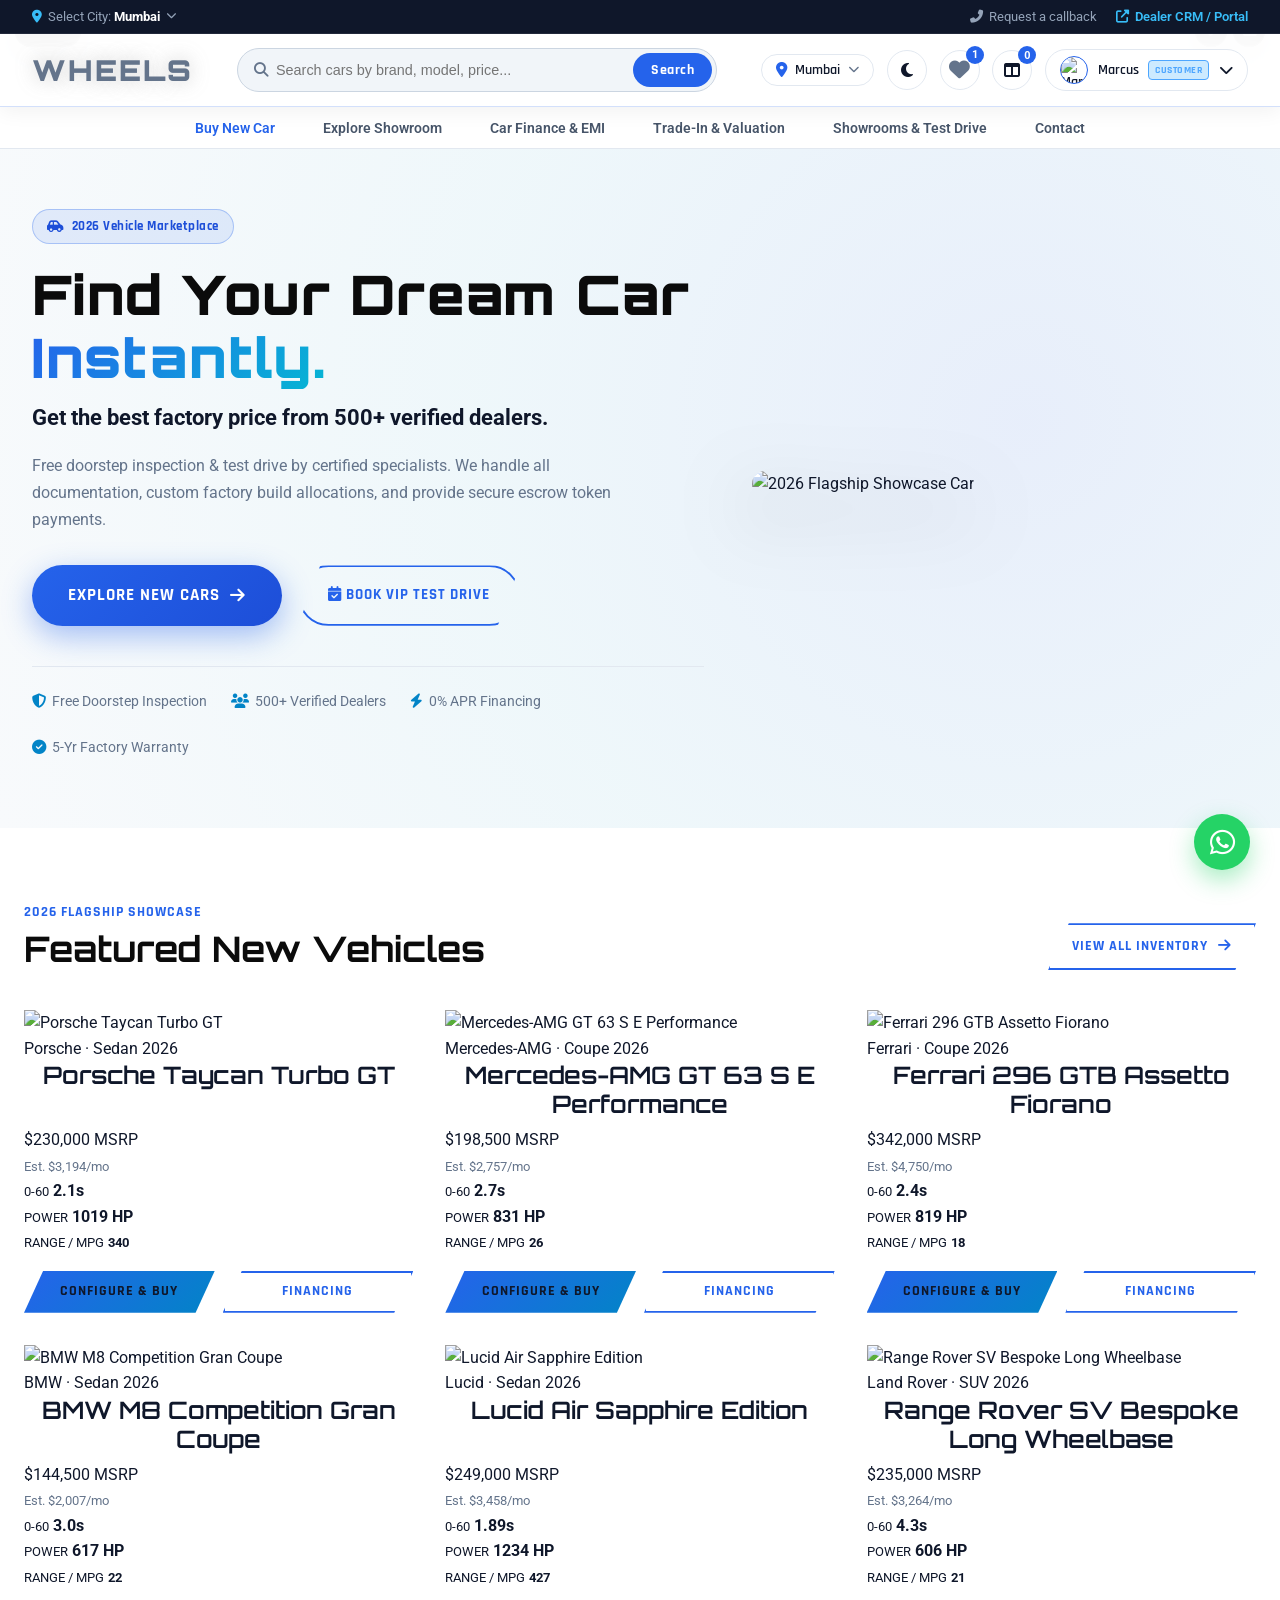
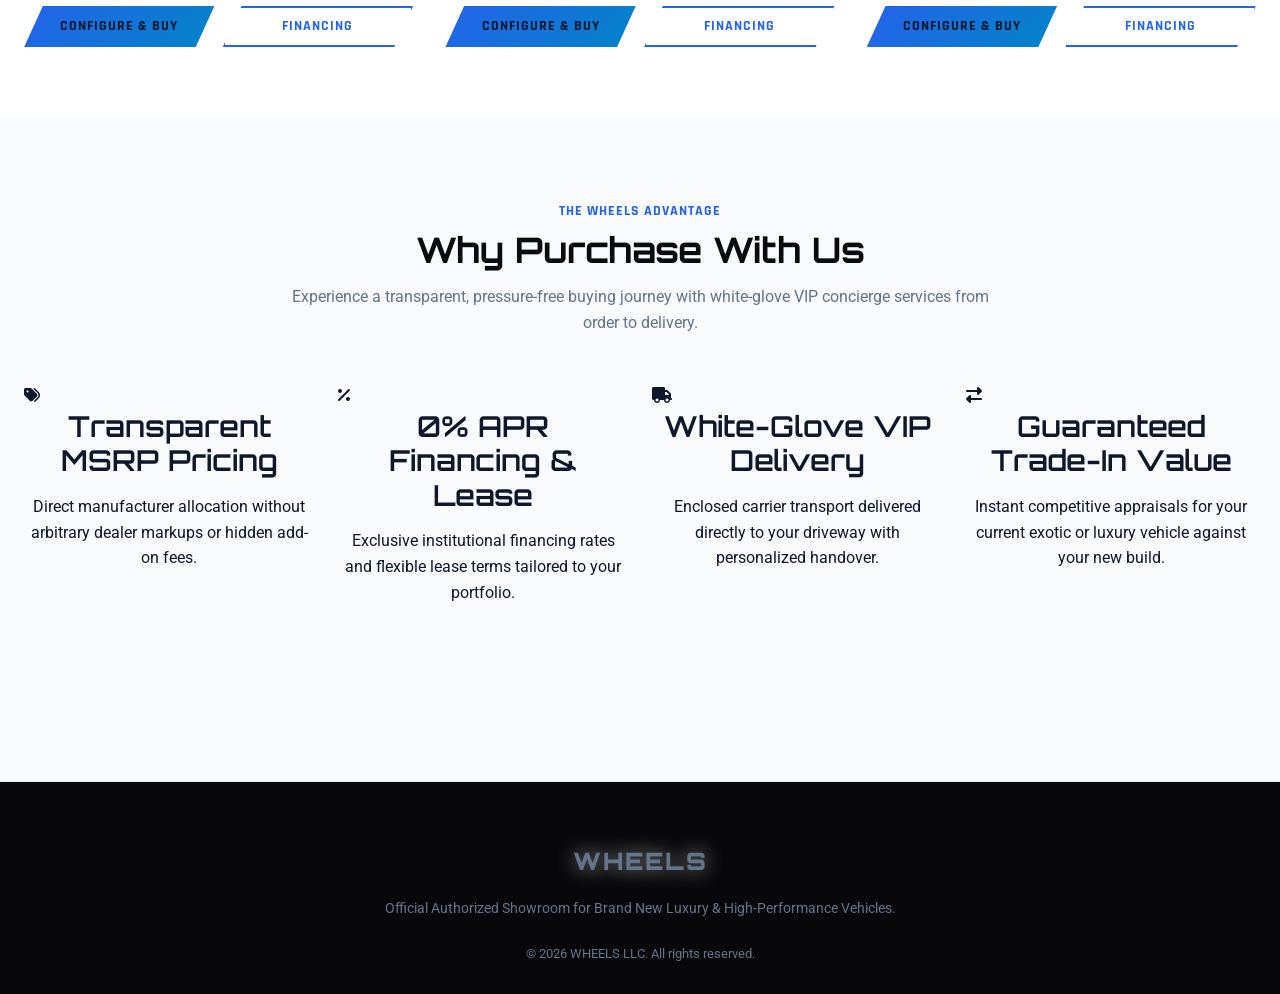
==== index.html @ 49829bff "first commit" ====
<!DOCTYPE html>
<html lang="en">

<head>
    <meta charset="UTF-8">
    <meta name="viewport" content="width=device-width, initial-scale=1.0">
    <title>WHEELS - 2026 Premier Vehicle Marketplace</title>
    <link rel="stylesheet" href="css/style.css">
    <link rel="stylesheet" href="https://cdnjs.cloudflare.com/ajax/libs/font-awesome/6.4.0/css/all.min.css">
    <link rel="icon" type="image/x-icon"
        href="data:image/svg+xml,<svg xmlns='http://www.w3.org/2000/svg' viewBox='0 0 100 100'><text y='.9em' font-size='90'>🚗</text></svg>">
</head>

<body>
    <!-- TOP UTILITY BAR -->
    <div class="top-utility-bar">
        <div class="utility-container">
            <div class="utility-left">
                <a href="javascript:void(0)" class="utility-link trigger-city-modal" title="Change Location">
                    <i class="fas fa-map-marker-alt" style="color: #38bdf8;"></i>
                    <span>Select City: <strong id="topbar-city" style="color: #ffffff;">Mumbai</strong></span>
                    <i class="fas fa-chevron-down" style="font-size: 0.65rem;"></i>
                </a>
            </div>
            <div class="utility-right">
                <a href="contact.html" class="utility-link">
                    <i class="fas fa-phone-alt"></i> Request a callback
                </a>
                <a href="dashboard.html" class="utility-link highlight">
                    <i class="fas fa-external-link-alt"></i> Dealer CRM / Portal
                </a>
            </div>
        </div>
    </div>

    <!-- MAIN NAVBAR -->
    <nav class="navbar">
        <div class="navbar-container">
            <!-- Brand Logo -->
            <a href="index.html" class="logo">WHEELS</a>

            <!-- Center Search Bar -->
            <div class="nav-center-search">
                <i class="fas fa-search" style="color: var(--accent); font-size: 0.9rem;"></i>
                <input type="text" id="top-nav-search-input" placeholder="Search cars by brand, model, price...">
                <button type="button" class="nav-search-btn" id="top-nav-search-btn">Search</button>
            </div>

            <!-- Right Nav Icons / Auth -->
            <div class="nav-icons">
                <!-- Dynamically Injected via auth.js / main.js -->
            </div>

            <button class="mobile-menu-toggle" aria-label="Toggle Menu">☰</button>
        </div>
    </nav>

    <!-- SUB-NAVBAR LINKS BAR -->
    <div class="subnav-bar">
        <ul class="subnav-links">
            <li><a href="fleet.html" class="active">Buy New Car</a></li>
            <li><a href="fleet.html">Explore Showroom</a></li>
            <li><a href="car-details.html?id=car-taycan-gt-2026#finance-section">Car Finance & EMI</a></li>
            <li><a href="services.html">Trade-In & Valuation</a></li>
            <li><a href="locations.html">Showrooms & Test Drive</a></li>
            <li><a href="contact.html">Contact</a></li>
        </ul>
    </div>

    <!-- SPLIT HERO SECTION -->
    <section class="hero-split-section">
        <div class="hero-split-container">
            <!-- Left Text Column -->
            <div class="hero-text-col">
                <div class="hero-badge-tag">
                    <i class="fas fa-car-side"></i> 2026 Vehicle Marketplace
                </div>
                <h1 class="hero-headline-main">
                    Find Your Dream Car <br>
                    <span class="highlight-text">Instantly.</span>
                </h1>
                <div class="hero-sub-title">Get the best factory price from 500+ verified dealers.</div>
                <p class="hero-desc-para">
                    Free doorstep inspection & test drive by certified specialists. We handle all documentation, custom factory build allocations, and provide secure escrow token payments.
                </p>

                <div style="display: flex; gap: 1rem; flex-wrap: wrap;">
                    <a href="fleet.html" class="hero-cta-btn">
                        Explore New Cars <i class="fas fa-arrow-right"></i>
                    </a>
                    <a href="locations.html" class="btn btn-secondary" style="padding: 16px 28px; border-radius: 35px; font-size: 0.95rem;">
                        <i class="fas fa-calendar-check"></i> Book VIP Test Drive
                    </a>
                </div>

                <!-- Checklist Badges -->
                <div class="hero-checklist-row">
                    <div class="hero-check-item">
                        <i class="fas fa-shield-alt"></i>
                        <span>Free Doorstep Inspection</span>
                    </div>
                    <div class="hero-check-item">
                        <i class="fas fa-users"></i>
                        <span>500+ Verified Dealers</span>
                    </div>
                    <div class="hero-check-item">
                        <i class="fas fa-bolt"></i>
                        <span>0% APR Financing</span>
                    </div>
                    <div class="hero-check-item">
                        <i class="fas fa-check-circle"></i>
                        <span>5-Yr Factory Warranty</span>
                    </div>
                </div>
            </div>

            <!-- Right 3D Vehicle Showcase Column -->
            <div class="hero-image-col">
                <div class="hero-car-stage">
                    <img src="https://images.unsplash.com/photo-1614162692292-7ac56d7f7f1e?auto=format&fit=crop&w=1200&q=80" alt="2026 Flagship Showcase Car" id="hero-display-car-img">
                </div>
            </div>
        </div>
    </section>

    <!-- FEATURED VEHICLE SHOWCASE -->
    <section class="section" style="padding: 70px 0; background: var(--subtle);">
        <div class="container" style="max-width: 1350px; margin: 0 auto; padding: 0 1.5rem;">
            <div style="display: flex; justify-content: space-between; align-items: flex-end; margin-bottom: 2.5rem; flex-wrap: wrap; gap: 1rem;">
                <div>
                    <span style="color: var(--secondary); font-family: var(--font-accent); text-transform: uppercase; font-weight: 700; letter-spacing: 1px; font-size: 0.85rem;">2026 Flagship Showcase</span>
                    <h2 style="text-align: left; margin: 4px 0 0; font-size: 2.2rem;">Featured New Vehicles</h2>
                </div>
                <a href="fleet.html" class="btn btn-secondary" style="padding: 10px 22px; font-size: 0.9rem;">
                    View All Inventory <i class="fas fa-arrow-right" style="margin-left: 6px;"></i>
                </a>
            </div>

            <!-- Cars Cards Grid -->
            <div class="grid grid-3" id="home-featured-grid" style="display: grid; grid-template-columns: repeat(auto-fit, minmax(320px, 1fr)); gap: 2rem;">
                <!-- Injected via car-db.js -->
            </div>
        </div>
    </section>

    <!-- WHY PURCHASE WITH US -->
    <section class="section" style="padding: 80px 0; background: var(--primary);">
        <div class="container" style="max-width: 1350px; margin: 0 auto; padding: 0 1.5rem;">
            <div style="text-align: center; max-width: 700px; margin: 0 auto 3rem;">
                <span style="color: var(--secondary); font-family: var(--font-accent); text-transform: uppercase; font-weight: 700; letter-spacing: 1px; font-size: 0.85rem;">The Wheels Advantage</span>
                <h2 style="margin: 6px 0 0.8rem; font-size: 2.2rem;">Why Purchase With Us</h2>
                <p style="color: var(--accent);">Experience a transparent, pressure-free buying journey with white-glove VIP concierge services from order to delivery.</p>
            </div>

            <div style="display: grid; grid-template-columns: repeat(auto-fit, minmax(260px, 1fr)); gap: 1.5rem;">
                <div class="pillar-card">
                    <div class="pillar-icon"><i class="fas fa-tags"></i></div>
                    <h3>Transparent MSRP Pricing</h3>
                    <p>Direct manufacturer allocation without arbitrary dealer markups or hidden add-on fees.</p>
                </div>
                <div class="pillar-card">
                    <div class="pillar-icon"><i class="fas fa-percentage"></i></div>
                    <h3>0% APR Financing & Lease</h3>
                    <p>Exclusive institutional financing rates and flexible lease terms tailored to your portfolio.</p>
                </div>
                <div class="pillar-card">
                    <div class="pillar-icon"><i class="fas fa-truck"></i></div>
                    <h3>White-Glove VIP Delivery</h3>
                    <p>Enclosed carrier transport delivered directly to your driveway with personalized handover.</p>
                </div>
                <div class="pillar-card">
                    <div class="pillar-icon"><i class="fas fa-exchange-alt"></i></div>
                    <h3>Guaranteed Trade-In Value</h3>
                    <p>Instant competitive appraisals for your current exotic or luxury vehicle against your new build.</p>
                </div>
            </div>
        </div>
    </section>

    <!-- FLOATING WHATSAPP CONCIERGE -->
    <a href="https://wa.me/18005550199" target="_blank" rel="noopener noreferrer" class="floating-whatsapp-btn" title="Chat with VIP Concierge on WhatsApp">
        <i class="fab fa-whatsapp"></i>
    </a>

    <!-- FOOTER -->
    <footer class="footer" style="padding: 60px 0 30px; background: #08080a; border-top: 1px solid var(--extra);">
        <div class="container" style="max-width: 1280px; margin: 0 auto; padding: 0 1.5rem; text-align: center;">
            <a href="index.html" class="logo" style="font-size: 1.5rem; display: inline-block; margin-bottom: 1rem;">WHEELS</a>
            <p style="color: var(--accent); font-size: 0.9rem; max-width: 600px; margin: 0 auto 1.5rem;">
                Official Authorized Showroom for Brand New Luxury & High-Performance Vehicles.
            </p>
            <div style="color: var(--accent); font-size: 0.8rem;">
                © 2026 WHEELS LLC. All rights reserved.
            </div>
        </div>
    </footer>

    <!-- SCRIPTS -->
    <script src="js/car-db.js"></script>
    <script src="js/auth.js"></script>
    <script src="js/main.js"></script>
    <script>
        document.addEventListener('DOMContentLoaded', () => {
            // Update Topbar city
            function syncCity() {
                const currentCity = localStorage.getItem('wheels_selected_city') || 'Mumbai';
                const el = document.getElementById('topbar-city');
                if (el) el.textContent = currentCity;
            }
            window.addEventListener('wheels-city-changed', syncCity);
            syncCity();

            // Search Trigger in Top Nav
            const searchInput = document.getElementById('top-nav-search-input');
            const searchBtn = document.getElementById('top-nav-search-btn');
            function executeSearch() {
                const q = searchInput.value.trim();
                if (q) {
                    window.location.href = `fleet.html?search=${encodeURIComponent(q)}`;
                } else {
                    window.location.href = 'fleet.html';
                }
            }
            if (searchBtn && searchInput) {
                searchBtn.addEventListener('click', executeSearch);
                searchInput.addEventListener('keypress', (e) => {
                    if (e.key === 'Enter') executeSearch();
                });
            }

            // Render Featured Cars
            const featuredGrid = document.getElementById('home-featured-grid');
            const cars = window.carDB.getAllCars().slice(0, 6);
            const wishlist = window.carDB.getWishlist();
            const compareList = window.carDB.getCompareList();

            featuredGrid.innerHTML = cars.map(car => {
                const inWishlist = wishlist.includes(car.id);
                const inCompare = compareList.includes(car.id);

                return `
                    <div class="showroom-car-card">
                        <div class="car-thumb-wrap">
                            <img src="${car.image}" alt="${car.name}" loading="lazy">
                            <div class="card-top-badges">
                                <span class="badge-tag">${car.status || 'IN STOCK'}</span>
                                <div style="display: flex; gap: 0.4rem;">
                                    <button class="card-icon-btn ${inWishlist ? 'active' : ''}" onclick="event.preventDefault(); window.carDB.toggleWishlist('${car.id}'); showToast('Updated wishlist', 'success');" title="Wishlist">
                                        <i class="${inWishlist ? 'fas' : 'far'} fa-heart"></i>
                                    </button>
                                    <button class="card-icon-btn ${inCompare ? 'active' : ''}" onclick="event.preventDefault(); const res = window.carDB.toggleCompare('${car.id}'); showToast(res.added ? 'Added to compare' : 'Removed from compare', 'info');" title="Compare">
                                        <i class="fas fa-columns"></i>
                                    </button>
                                </div>
                            </div>
                        </div>
                        <div class="car-card-body">
                            <div class="car-card-brand-row">
                                <span>${car.brand} · ${car.bodyType}</span>
                                <span>${car.year}</span>
                            </div>
                            <h3 class="car-card-title">${car.name}</h3>
                            <div class="car-card-price-row">
                                <div class="car-price-msrp">$${car.price.toLocaleString()} MSRP</div>
                                <small style="color: var(--accent);">Est. $${Math.round(car.price / 72).toLocaleString()}/mo</small>
                            </div>
                            <div class="car-card-specs-row">
                                <div class="spec-item">
                                    <small>0-60</small>
                                    <strong>${car.zeroToSixty}</strong>
                                </div>
                                <div class="spec-item">
                                    <small>POWER</small>
                                    <strong>${car.horsepower} HP</strong>
                                </div>
                                <div class="spec-item">
                                    <small>RANGE / MPG</small>
                                    <strong style="font-size: 0.8rem;">${car.rangeOrMpg.split(' ')[0]}</strong>
                                </div>
                            </div>
                            <div class="car-card-actions">
                                <a href="car-details.html?id=${car.id}" class="btn">Configure & Buy</a>
                                <a href="car-details.html?id=${car.id}#finance-section" class="btn btn-secondary">Financing</a>
                            </div>
                        </div>
                    </div>
                `;
            }).join('');
        });
    </script>
</body>

</html>
---- css/style.css ----
/* ============================================
   WHEELS - CAR RENTAL THEME
   ============================================ */

/* ===== GOOGLE FONTS ===== */
@import url('https://fonts.googleapis.com/css2?family=Orbitron:wght@400;500;600;700;800;900&family=Roboto:wght@300;400;500;700&family=Rajdhani:wght@300;400;500;600;700&display=swap');

/* ===== CSS VARIABLES ===== */
:root {
  --primary: #090D16;
  --secondary: #2563EB;
  --accent: #94A3B8;
  --text: #F8FAFC;
  --subtle: #111827;
  --highlight: #06B6D4;
  --extra: #1E293B;
  
  --font-heading: 'Orbitron', sans-serif;
  --font-body: 'Roboto', sans-serif;
  --font-accent: 'Rajdhani', sans-serif;
}

body.light-theme {
  --primary: #F8FAFC;
  --secondary: #2563EB;
  --accent: #64748B;
  --text: #0F172A;
  --subtle: #FFFFFF;
  --highlight: #0284C7;
  --extra: #E2E8F0;
}

body.light-theme h1,
body.light-theme h2 {
  color: #0B0B0B;
  text-shadow: none;
}

body.light-theme .footer {
  background: #F0F1F4;
}

body.light-theme .footer-section h3 {
  color: #111111;
}

body.light-theme .footer-section p,
body.light-theme .footer-section ul li,
body.light-theme .footer-section ul li a,
body.light-theme .footer-bottom {
  color: #2F2F2F;
}

body.light-theme .footer-section ul li a:hover {
  padding-left: 0;
  transform: none;
  text-shadow: none;
  color: var(--secondary);
}

/* ===== RESET & BASE STYLES ===== */
* {
  margin: 0;
  padding: 0;
  box-sizing: border-box;
}

html {
  scroll-behavior: smooth;
}

/* Global smooth transitions */
* {
  transition-timing-function: ease-in-out;
}

body {
  font-family: var(--font-body);
  color: var(--text);
  background-color: var(--primary);
  line-height: 1.6;
  overflow-x: hidden;
  padding-top: 0; /* Navbar is fixed, no padding needed */
}

/* ===== CARBON FIBER TEXTURE ===== */
.carbon-fiber {
  background-image: 
    repeating-linear-gradient(0deg, rgba(255,255,255,0.03) 0px, transparent 1px, transparent 2px, rgba(255,255,255,0.03) 3px),
    repeating-linear-gradient(90deg, rgba(255,255,255,0.03) 0px, transparent 1px, transparent 2px, rgba(255,255,255,0.03) 3px);
  background-color: var(--primary);
}

/* ===== TYPOGRAPHY ===== */
h1, h2, h3, h4, h5, h6 {
  font-family: var(--font-heading);
  font-weight: 700;
  line-height: 1.2;
  margin-bottom: 1rem;
  text-align: center; /* Center all headings */
}

h1 { font-size: 3.5rem; font-weight: 900; text-align: center; }
h2 { font-size: 2.5rem; font-weight: 700; text-align: center; }
h3 { font-size: 1.8rem; font-weight: 600; text-align: center; }
h4 { font-size: 1.4rem; font-weight: 500; text-align: center; }

p {
  font-family: var(--font-body);
  font-size: 1rem;
  margin-bottom: 1rem;
  text-align: center; /* Center all paragraphs */
}

/* ===== TOP UTILITY BAR ===== */
.top-utility-bar {
  background: #0b0f19;
  border-bottom: 1px solid rgba(255, 255, 255, 0.08);
  padding: 6px 0;
  font-size: 0.82rem;
  color: var(--accent);
  position: relative;
  z-index: 1001;
}

body.light-theme .top-utility-bar {
  background: #0f172a;
  color: #94a3b8;
}

.utility-container {
  max-width: 1400px;
  margin: 0 auto;
  padding: 0 2rem;
  display: flex;
  justify-content: space-between;
  align-items: center;
}

.utility-left, .utility-right {
  display: flex;
  align-items: center;
  gap: 1.2rem;
}

.utility-link {
  color: inherit;
  text-decoration: none;
  display: inline-flex;
  align-items: center;
  gap: 6px;
  transition: color 0.2s;
  cursor: pointer;
}

.utility-link:hover {
  color: #38bdf8;
}

.utility-link.highlight {
  color: #38bdf8;
  font-weight: 600;
}

/* ===== NAVBAR ===== */
.navbar {
  position: sticky;
  top: 0;
  width: 100%;
  background: rgba(11, 15, 25, 0.95);
  backdrop-filter: blur(20px);
  -webkit-backdrop-filter: blur(20px);
  padding: 0.8rem 0;
  z-index: 1000;
  border-bottom: 1px solid rgba(37, 99, 235, 0.25);
  box-shadow: 0 4px 25px rgba(0, 0, 0, 0.5);
  overflow: visible;
}

body.light-theme .navbar {
  background: rgba(255, 255, 255, 0.96);
  border-bottom: 1px solid rgba(37, 99, 235, 0.2);
  box-shadow: 0 4px 20px rgba(0, 0, 0, 0.06);
}

.navbar-container {
  max-width: 1400px;
  margin: 0 auto;
  padding: 0 2rem;
  display: flex;
  justify-content: space-between;
  align-items: center;
  gap: 1.5rem;
  width: 100%;
  box-sizing: border-box;
}

/* Header Center Search */
.nav-center-search {
  display: flex;
  align-items: center;
  background: rgba(255, 255, 255, 0.06);
  border: 1.5px solid var(--extra);
  border-radius: 30px;
  padding: 4px 4px 4px 16px;
  max-width: 480px;
  width: 100%;
  transition: all 0.3s ease;
}

body.light-theme .nav-center-search {
  background: #f1f5f9;
  border: 1.5px solid #cbd5e1;
}

.nav-center-search:focus-within {
  border-color: var(--secondary);
  box-shadow: 0 0 0 3px rgba(37, 99, 235, 0.2);
  background: rgba(255, 255, 255, 0.1);
}

body.light-theme .nav-center-search:focus-within {
  background: #ffffff;
}

.nav-center-search input {
  background: transparent;
  border: none;
  color: var(--text);
  outline: none;
  font-size: 0.9rem;
  width: 100%;
  padding-left: 8px;
}

.nav-search-btn {
  background: var(--secondary);
  color: #ffffff;
  border: none;
  padding: 8px 18px;
  border-radius: 20px;
  font-size: 0.85rem;
  font-weight: 700;
  font-family: var(--font-accent);
  letter-spacing: 0.5px;
  cursor: pointer;
  transition: all 0.2s ease;
}

.nav-search-btn:hover {
  background: #1d4ed8;
  transform: scale(1.02);
}

/* Sub-Navbar Bar */
.subnav-bar {
  background: rgba(15, 23, 42, 0.85);
  border-bottom: 1px solid rgba(255, 255, 255, 0.05);
  padding: 8px 0;
  display: flex;
  justify-content: center;
}

body.light-theme .subnav-bar {
  background: #ffffff;
  border-bottom: 1px solid #e2e8f0;
}

.subnav-links {
  display: flex;
  list-style: none;
  gap: 2rem;
  margin: 0;
  padding: 0;
  flex-wrap: wrap;
  justify-content: center;
}

.subnav-links li a {
  color: var(--accent);
  text-decoration: none;
  font-size: 0.9rem;
  font-weight: 600;
  font-family: var(--font-body);
  transition: all 0.2s ease;
  padding: 4px 8px;
}

.subnav-links li a:hover, .subnav-links li a.active {
  color: var(--secondary);
}

body.light-theme .subnav-links li a {
  color: #475569;
}

body.light-theme .subnav-links li a:hover, body.light-theme .subnav-links li a.active {
  color: var(--secondary);
}

/* ===================================================
   HERO SECTION - SPLIT LAYOUT WITH BLUE / CYBER THEME
   =================================================== */
.hero-split-section {
  padding: 60px 0 70px;
  background: radial-gradient(circle at 80% 50%, rgba(37, 99, 235, 0.12) 0%, rgba(6, 182, 212, 0.05) 40%, var(--primary) 75%);
  position: relative;
  overflow: hidden;
}

body.light-theme .hero-split-section {
  background: radial-gradient(circle at 80% 40%, rgba(37, 99, 235, 0.08) 0%, rgba(6, 182, 212, 0.04) 50%, #f8fafc 100%);
}

.hero-split-container {
  max-width: 1400px;
  margin: 0 auto;
  padding: 0 2rem;
  display: grid;
  grid-template-columns: 1.15fr 0.85fr;
  gap: 3rem;
  align-items: center;
}

.hero-text-col {
  text-align: left;
}

.hero-badge-tag {
  display: inline-flex;
  align-items: center;
  gap: 8px;
  background: rgba(37, 99, 235, 0.12);
  border: 1px solid rgba(37, 99, 235, 0.35);
  color: #38bdf8;
  padding: 6px 14px;
  border-radius: 20px;
  font-size: 0.82rem;
  font-weight: 700;
  font-family: var(--font-accent);
  letter-spacing: 0.5px;
  margin-bottom: 1.2rem;
}

body.light-theme .hero-badge-tag {
  background: rgba(37, 99, 235, 0.1);
  color: #1d4ed8;
  border-color: rgba(37, 99, 235, 0.3);
}

.hero-headline-main {
  font-family: var(--font-heading);
  font-size: 3.4rem;
  font-weight: 900;
  line-height: 1.15;
  margin-bottom: 0.8rem;
  text-align: left;
  letter-spacing: 1px;
}

.hero-headline-main span.highlight-text {
  color: var(--secondary);
  position: relative;
  display: inline-block;
  background: linear-gradient(135deg, #2563eb 0%, #06b6d4 100%);
  -webkit-background-clip: text;
  -webkit-text-fill-color: transparent;
}

.hero-sub-title {
  font-size: 1.35rem;
  font-weight: 700;
  color: var(--text);
  margin-bottom: 1rem;
  text-align: left;
}

.hero-desc-para {
  font-size: 1rem;
  color: var(--accent);
  line-height: 1.7;
  margin-bottom: 2rem;
  text-align: left;
  max-width: 600px;
}

.hero-cta-btn {
  display: inline-flex;
  align-items: center;
  gap: 10px;
  background: linear-gradient(135deg, #2563eb 0%, #1d4ed8 100%);
  color: #ffffff;
  padding: 16px 36px;
  border-radius: 35px;
  font-family: var(--font-accent);
  font-size: 1.05rem;
  font-weight: 800;
  text-transform: uppercase;
  letter-spacing: 1px;
  text-decoration: none;
  box-shadow: 0 10px 30px rgba(37, 99, 235, 0.4);
  transition: all 0.3s ease;
  border: none;
}

.hero-cta-btn:hover {
  transform: translateY(-3px) scale(1.02);
  box-shadow: 0 15px 40px rgba(37, 99, 235, 0.6);
  background: linear-gradient(135deg, #1d4ed8 0%, #0284c7 100%);
}

.hero-checklist-row {
  display: flex;
  gap: 1.5rem;
  margin-top: 2.5rem;
  padding-top: 1.5rem;
  border-top: 1px solid var(--extra);
  flex-wrap: wrap;
}

.hero-check-item {
  display: flex;
  align-items: center;
  gap: 6px;
  font-size: 0.85rem;
  color: var(--accent);
  font-family: var(--font-body);
}

.hero-check-item i {
  color: var(--highlight);
  font-size: 0.9rem;
}

/* Right Car Image Showcase */
.hero-image-col {
  position: relative;
  display: flex;
  align-items: center;
  justify-content: center;
}

.hero-car-stage {
  position: relative;
  width: 100%;
  max-width: 600px;
  filter: drop-shadow(0 25px 35px rgba(0, 0, 0, 0.5));
  animation: floatCar 4s ease-in-out infinite;
}

.hero-car-stage img {
  width: 100%;
  height: auto;
  object-fit: contain;
  border-radius: 16px;
}

@keyframes floatCar {
  0%, 100% { transform: translateY(0px); }
  50% { transform: translateY(-8px); }
}

/* Floating WhatsApp Concierge */
.floating-whatsapp-btn {
  position: fixed;
  bottom: 30px;
  right: 30px;
  width: 56px;
  height: 56px;
  border-radius: 50%;
  background: #25D366;
  color: #ffffff;
  display: flex;
  align-items: center;
  justify-content: center;
  font-size: 1.8rem;
  box-shadow: 0 10px 25px rgba(37, 211, 102, 0.4);
  z-index: 9999;
  text-decoration: none;
  transition: all 0.3s ease;
}

.floating-whatsapp-btn:hover {
  transform: scale(1.12);
  box-shadow: 0 15px 35px rgba(37, 211, 102, 0.6);
}

@media (max-width: 992px) {
  .hero-split-container {
    grid-template-columns: 1fr;
    text-align: center;
  }
  .hero-text-col {
    text-align: center;
  }
  .hero-headline-main {
    font-size: 2.5rem;
    text-align: center;
  }
  .hero-sub-title, .hero-desc-para {
    text-align: center;
    margin-left: auto;
    margin-right: auto;
  }
  .hero-checklist-row {
    justify-content: center;
  }
  .nav-center-search, .subnav-bar {
    display: none;
  }
}

.logo {
  font-family: var(--font-heading);
  font-size: 1.8rem;
  font-weight: 900;
  color: var(--accent);
  text-decoration: none;
  text-transform: uppercase;
  letter-spacing: 2px;
  text-shadow: 0 0 20px rgba(192, 192, 192, 0.8);
  transition: all 0.3s ease;
  flex-shrink: 0; /* Prevent logo from shrinking */
  white-space: nowrap;
}

.logo:hover {
  color: var(--secondary);
  text-shadow: 0 0 30px rgba(220, 20, 60, 1);
  transform: scale(1.05);
}

.nav-menu {
  display: flex;
  list-style: none;
  gap: 0.3rem;
  align-items: center;
  flex-shrink: 0; /* Prevent menu from shrinking */
  margin: 0;
  padding: 0;
}

.nav-menu li a {
  color: var(--text);
  text-decoration: none;
  font-family: var(--font-accent);
  font-weight: 600;
  font-size: 1rem;
  text-transform: uppercase;
  letter-spacing: 1px;
  padding: 0.4rem 0.6rem;
  transition: all 0.3s ease;
  position: relative;
  white-space: nowrap; /* Prevent text wrapping */
  display: inline-block; /* Ensure proper display */
}

.nav-menu li a::after {
  content: '';
  position: absolute;
  bottom: -5px;
  left: 50%;
  transform: translateX(-50%);
  width: 0;
  height: 2px;
  background: var(--secondary);
  transition: width 0.3s ease;
}

.nav-menu li a:hover::after {
  width: 80%;
}

.nav-menu li a.active::after {
  display: none; /* Hide underline when active since we have background */
}

.nav-menu li a:hover {
  color: var(--secondary);
}

.nav-menu li a.active {
  background: var(--secondary);
  color: var(--text); /* White text on red background */
  border-radius: 20px;
  padding: 0.5rem 1.5rem;
}

/* ===== DROPDOWN MENU ===== */
.nav-dropdown {
  position: relative;
}

.dropdown-toggle {
  display: flex;
  align-items: center;
  gap: 0.3rem;
}

.dropdown-toggle i {
  font-size: 0.7rem;
  transition: transform 0.3s ease;
}

.nav-dropdown:hover .dropdown-toggle i {
  transform: rotate(180deg);
}

.dropdown-menu {
  position: absolute;
  top: 100%;
  left: 0;
  background: var(--primary);
  border: 2px solid var(--secondary);
  border-radius: 10px;
  list-style: none;
  padding: 0.5rem 0;
  margin: 0.5rem 0 0 0;
  min-width: 180px;
  opacity: 0;
  visibility: hidden;
  transform: translateY(-10px);
  transition: all 0.3s ease;
  z-index: 1000;
  box-shadow: 0 10px 30px rgba(220, 20, 60, 0.3);
}

.nav-dropdown:hover .dropdown-menu {
  opacity: 1;
  visibility: visible;
  transform: translateY(0);
}

.dropdown-menu li {
  margin: 0;
}

.dropdown-menu li a {
  display: block;
  padding: 0.8rem 1.5rem;
  color: var(--text);
  text-decoration: none;
  font-family: var(--font-accent);
  font-weight: 600;
  font-size: 0.9rem;
  text-transform: uppercase;
  letter-spacing: 1px;
  transition: all 0.3s ease;
  border-radius: 0;
}

.dropdown-menu li a:hover {
  background: var(--secondary);
  color: var(--text);
  padding-left: 2rem;
}

.dropdown-menu li a.active {
  background: var(--secondary);
  color: var(--text);
  border-radius: 0;
  padding: 0.8rem 1.5rem;
}

.nav-icons {
  display: flex;
  gap: 0.8rem;
  align-items: center;
  flex-shrink: 0; /* Prevent icons from shrinking */
}

.theme-toggle {
  background: transparent;
  border: 1px solid var(--extra);
  color: var(--text);
  width: 40px;
  height: 40px;
  border-radius: 50%;
  cursor: pointer;
  display: inline-flex;
  align-items: center;
  justify-content: center;
  font-size: 1rem;
  transition: all 0.3s ease;
}

.theme-toggle:hover {
  color: var(--secondary);
  border-color: var(--secondary);
  transform: scale(1.05);
}

.nav-icons a {
  color: var(--accent);
  font-size: 1.3rem;
  transition: all 0.3s ease;
}

.nav-icons a:hover {
  color: var(--secondary);
  transform: scale(1.2);
}

.mobile-menu-toggle {
  display: none;
  background: none;
  border: none;
  color: var(--text);
  font-size: 1.8rem;
  cursor: pointer;
  flex-shrink: 0; /* Prevent toggle from shrinking */
  padding: 0.5rem;
  align-self: center;
}

/* ===== BUTTONS ===== */
.btn {
  display: inline-block;
  padding: 14px 40px;
  font-family: var(--font-accent);
  font-weight: 700;
  font-size: 1rem;
  text-transform: uppercase;
  text-decoration: none;
  border: none;
  cursor: pointer;
  transition: all 0.3s ease;
  position: relative;
  overflow: hidden;
  clip-path: polygon(10% 0%, 100% 0%, 90% 100%, 0% 100%);
  background: linear-gradient(135deg, var(--secondary) 0%, var(--highlight) 100%);
  color: var(--text);
  letter-spacing: 1px;
}

.btn::before {
  content: '';
  position: absolute;
  top: 0;
  left: -100%;
  width: 100%;
  height: 100%;
  background: linear-gradient(90deg, transparent, rgba(255,255,255,0.2), transparent);
  transition: left 0.5s ease;
}

.btn:hover::before {
  left: 100%;
}

.btn:hover {
  background: var(--accent);
  color: var(--primary);
  box-shadow: 0 0 30px rgba(192, 192, 192, 0.8);
  transform: translateY(-3px) scale(1.05);
  letter-spacing: 2px;
}

.btn-secondary {
  background: transparent;
  border: 2px solid var(--secondary);
  color: var(--secondary);
}

.btn-secondary:hover {
  background: var(--secondary);
  color: var(--text);
  transform: translateY(-3px) scale(1.05);
  box-shadow: 0 5px 20px rgba(220, 20, 60, 0.6);
  letter-spacing: 2px;
}

/* Ensure btn-secondary hover overrides btn hover for buttons with both classes */
.btn.btn-secondary:hover {
  background: var(--secondary) !important;
  color: var(--text) !important;
}

/* ===== CARDS ===== */
.card {
  background-color: var(--primary);
  border-top: 4px solid var(--secondary);
  border: 1px solid var(--extra);
  padding: 2rem;
  transition: all 0.3s ease;
  position: relative;
  clip-path: polygon(5% 0%, 100% 0%, 95% 100%, 0% 100%);
  height: 100%;
  display: flex;
  flex-direction: column;
  text-align: center; /* Center all text in cards */
  align-items: center; /* Center card content */
}

/* Service card button alignment */
.service-card .btn {
  margin-top: auto;
  align-self: center;
  width: auto;
  min-width: 150px;
  display: inline-block;
}

.card p,
.card h3,
.card h4 {
  text-align: center;
  width: 100%;
}

.card::before {
  content: '';
  position: absolute;
  top: 0;
  left: 0;
  right: 0;
  height: 4px;
  background: var(--secondary);
  transform: scaleX(0);
  transition: transform 0.3s ease;
}

.card:hover::before {
  transform: scaleX(1);
}

.card:hover {
  border-color: var(--accent);
  transform: translateY(-10px) scale(1.02);
  box-shadow: 0 10px 40px rgba(220, 20, 60, 0.5);
  background-color: var(--subtle);
}

/* Card icon hover effect */
.card:hover i {
  transform: scale(1.2) rotate(5deg);
  color: var(--secondary);
  transition: all 0.3s ease;
}

.card i {
  transition: all 0.3s ease;
}

/* Card text hover effect */
.card:hover h3 {
  color: var(--secondary);
  transition: color 0.3s ease;
}

.card:hover p {
  color: var(--accent);
  transition: color 0.3s ease;
}

/* ===== HERO SECTION ===== */
.hero {
  position: relative;
  height: 100vh;
  min-height: 600px;
  display: flex;
  align-items: center;
  justify-content: center;
  overflow: hidden;
  margin-top: 0; /* No margin needed as navbar is fixed */
}

.hero-video {
  position: absolute;
  top: 50%;
  left: 50%;
  transform: translate(-50%, -50%);
  min-width: 100%;
  min-height: 100%;
  width: auto;
  height: auto;
  z-index: -2;
  object-fit: cover;
}

.hero-overlay {
  position: absolute;
  top: 0;
  left: 0;
  width: 100%;
  height: 100%;
  background: linear-gradient(135deg, rgba(13, 13, 13, 0.85) 0%, rgba(220, 20, 60, 0.3) 100%);
  z-index: -1;
}

.hero-content {
  max-width: 1200px;
  margin: 0 auto;
  padding: 0 2rem;
  text-align: center;
  z-index: 1;
  position: relative;
  width: 100%;
  box-sizing: border-box;
}

.hero-content h1 {
  font-size: 4rem;
  margin-bottom: 1.5rem;
  text-shadow: 0 0 30px rgba(220, 20, 60, 0.8);
  animation: fadeInUp 1s ease;
  transition: all 0.3s ease;
}

.hero-content:hover h1 {
  transform: scale(1.05);
  text-shadow: 0 0 40px rgba(220, 20, 60, 1);
  color: var(--secondary);
}

/* Additional hover effects for form elements */
.booking-form:hover {
  transform: scale(1.01);
  transition: all 0.3s ease;
}

.booking-form {
  transition: all 0.3s ease;
}

.booking-widget {
  background: rgba(13, 13, 13, 0.95);
  border: 2px solid var(--secondary);
  padding: 2.5rem;
  margin-top: 3rem;
  clip-path: polygon(3% 0%, 100% 0%, 97% 100%, 0% 100%);
  box-shadow: 0 10px 50px rgba(220, 20, 60, 0.4);
  width: 100%;
  max-width: 100%;
  box-sizing: border-box;
  transition: all 0.3s ease;
}

.booking-widget:hover {
  box-shadow: 0 15px 60px rgba(220, 20, 60, 0.6);
  border-color: var(--highlight);
  transform: translateY(-5px);
}

.booking-form {
  display: grid;
  grid-template-columns: repeat(auto-fit, minmax(200px, 1fr));
  gap: 1.5rem;
  margin-bottom: 1.5rem;
}

.form-group {
  display: flex;
  flex-direction: column;
}

.form-group label {
  font-family: var(--font-accent);
  font-weight: 600;
  margin-bottom: 0.5rem;
  color: var(--accent);
  font-size: 0.9rem;
  text-transform: uppercase;
}

.form-group input,
.form-group select {
  padding: 12px;
  background: var(--subtle);
  border: 1px solid var(--extra);
  color: var(--text);
  font-family: var(--font-body);
  transition: all 0.3s ease;
}

.form-group input:hover,
.form-group select:hover {
  border-color: var(--accent);
  background: var(--extra);
  transition: all 0.3s ease;
}

.form-group input:focus,
.form-group select:focus {
  outline: none;
  border-color: var(--secondary);
  box-shadow: 0 0 15px rgba(220, 20, 60, 0.5);
  transform: scale(1.02);
  transition: all 0.3s ease;
}

.form-group label:hover {
  color: var(--secondary);
  transition: color 0.3s ease;
}

.trust-badges {
  display: flex;
  justify-content: center;
  gap: 3rem;
  margin-top: 2rem;
  flex-wrap: wrap;
}

.trust-badge {
  display: flex;
  align-items: center;
  gap: 0.5rem;
  color: var(--accent);
  font-size: 0.9rem;
  transition: all 0.3s ease;
  padding: 0.5rem 1rem;
  border-radius: 20px;
}

.trust-badge:hover {
  background: rgba(220, 20, 60, 0.2);
  color: var(--secondary);
  transform: translateY(-5px) scale(1.1);
  box-shadow: 0 5px 15px rgba(220, 20, 60, 0.4);
}

.trust-badge:hover i {
  transform: rotate(360deg) scale(1.3);
  color: var(--secondary);
}

.trust-badge i {
  transition: all 0.5s ease;
}

/* ===== SECTIONS ===== */
.section {
  padding: 5rem 2rem;
  max-width: 1400px;
  margin: 0 auto;
  width: 100%;
  box-sizing: border-box;
}

.section-title {
  text-align: center;
  margin-bottom: 3rem;
  width: 100%;
}

.section-title h2 {
  position: relative;
  display: inline-block;
  padding-bottom: 1rem;
  margin: 0 auto;
}

.section-title h2::after {
  content: '';
  position: absolute;
  bottom: 0;
  left: 50%;
  transform: translateX(-50%);
  width: 100px;
  height: 3px;
  background: linear-gradient(90deg, transparent, var(--secondary), transparent);
  transition: all 0.3s ease;
}

.section-title:hover h2 {
  color: var(--secondary);
  transform: scale(1.05);
  transition: all 0.3s ease;
}

.section-title h2 {
  transition: all 0.3s ease;
}

.section-title:hover h2::after {
  width: 150px;
  height: 4px;
  box-shadow: 0 0 10px rgba(220, 20, 60, 0.6);
}

/* ===== GRID LAYOUTS ===== */
.grid {
  display: grid;
  gap: 2rem;
  align-items: start; /* Align items to start for consistent alignment */
  justify-items: stretch; /* Stretch items to fill grid cells */
}

/* Center grid items content */
.grid > * {
  width: 100%;
  max-width: 100%;
}

.grid-2 { grid-template-columns: repeat(auto-fit, minmax(300px, 1fr)); }
.grid-3 { grid-template-columns: repeat(auto-fit, minmax(280px, 1fr)); }
.grid-4 { grid-template-columns: repeat(auto-fit, minmax(250px, 1fr)); }

/* ===== CAR CARDS ===== */
.car-card {
  background: var(--primary);
  border-top: 4px solid var(--secondary);
  border: 1px solid var(--extra);
  overflow: hidden;
  transition: all 0.3s ease;
  clip-path: polygon(3% 0%, 100% 0%, 97% 100%, 0% 100%);
  display: flex;
  flex-direction: column;
  height: 100%;
}

.car-card-image {
  position: relative;
  width: 100%;
  height: 250px;
  overflow: hidden;
}

.car-card-image img {
  width: 100%;
  height: 100%;
  object-fit: cover;
  transition: all 0.5s ease;
}

.car-card:hover .car-card-image img {
  transform: scale(1.1) rotate(2deg);
  filter: brightness(1.2) contrast(1.1);
}

.car-card-image::after {
  content: '';
  position: absolute;
  top: 0;
  left: 0;
  width: 100%;
  height: 100%;
  background: rgba(220, 20, 60, 0.2);
  opacity: 0;
  transition: opacity 0.3s ease;
}

.car-card:hover .car-card-image::after {
  opacity: 1;
}

/* Enhanced car card hover effects */
.car-card:hover {
  transform: translateY(-15px) scale(1.03);
  box-shadow: 0 15px 50px rgba(220, 20, 60, 0.6);
  border-color: var(--secondary);
}

.car-card:hover .car-card-title {
  color: var(--secondary);
  transform: scale(1.05);
  transition: all 0.3s ease;
}

.car-card-title {
  transition: all 0.3s ease;
}

.car-card:hover .car-card-price {
  color: var(--highlight);
  transform: scale(1.1);
  transition: all 0.3s ease;
}

.car-card-price {
  transition: all 0.3s ease;
}

.car-card:hover .car-card-category {
  background: var(--highlight);
  transform: scale(1.1);
  transition: all 0.3s ease;
}

.car-card-category {
  transition: all 0.3s ease;
}

.car-card:hover .car-card-features span {
  color: var(--text);
  transform: translateY(-2px);
  transition: all 0.3s ease;
}

.car-card-features span {
  transition: all 0.3s ease;
}

.car-card:hover .car-card-features i {
  color: var(--secondary);
  transform: scale(1.2);
  transition: all 0.3s ease;
}

.car-card-content {
  padding: 1.5rem;
  display: flex;
  flex-direction: column;
  flex-grow: 1;
  text-align: center; /* Center all text in car cards */
  align-items: center; /* Center card content */
}

.car-card-title {
  font-family: var(--font-heading);
  font-size: 1.5rem;
  margin-bottom: 0.5rem;
  color: var(--text);
  text-align: center;
  width: 100%;
  min-height: 3.6rem;
  line-height: 1.2;
}

.car-card-category {
  display: inline-block;
  background: var(--secondary);
  color: var(--text);
  padding: 0.3rem 0.8rem;
  font-size: 0.8rem;
  font-weight: 600;
  margin-bottom: 1rem;
  clip-path: polygon(10% 0%, 100% 0%, 90% 100%, 0% 100%);
  text-align: center;
  min-height: 1.4rem;
}

.car-card-price {
  font-family: var(--font-heading);
  font-size: 2rem;
  color: var(--secondary);
  margin-bottom: 1rem;
  text-align: center;
  width: 100%;
}

.car-card-features {
  display: flex;
  justify-content: center;
  align-items: center;
  gap: 1rem;
  margin-bottom: 1.5rem;
  color: var(--accent);
  flex-wrap: wrap;
  width: 100%;
  min-height: 2.6rem;
}

.car-card-features span {
  text-align: center;
}

.car-card-actions {
  display: flex;
  gap: 1rem;
  margin-top: auto; /* Push actions to bottom */
  width: 100%;
  justify-content: center; /* Center buttons */
  align-items: stretch; /* Align buttons in straight line - same height */
  flex-wrap: nowrap; /* Keep buttons in one line */
}

.car-card-actions .btn {
  flex: 1;
  padding: 10px 20px;
  font-size: 0.9rem;
  text-align: center;
  min-width: 0; /* Allow buttons to shrink if needed */
  display: flex;
  align-items: center;
  justify-content: center;
  height: auto;
  transition: all 0.3s ease;
}

.car-card:hover .car-card-actions .btn {
  box-shadow: 0 5px 20px rgba(220, 20, 60, 0.5);
}

.car-card:hover .car-card-actions .btn:hover {
  transform: translateY(-2px) scale(1.05);
  z-index: 10;
}

/* ===== FOOTER ===== */
.footer {
  background: var(--primary);
  border-top: 2px solid var(--secondary);
  padding: 4rem 2rem 2rem;
  margin-top: 5rem;
}

.footer-content {
  max-width: 1400px;
  margin: 0 auto;
  display: grid;
  grid-template-columns: repeat(auto-fit, minmax(250px, 1fr));
  gap: 3rem;
  margin-bottom: 2rem;
  width: 100%;
  box-sizing: border-box;
}

.footer-section h3 {
  font-family: var(--font-heading);
  color: var(--secondary);
  margin-bottom: 1.5rem;
  font-size: 1.3rem;
  transition: all 0.3s ease;
  text-align: center;
}

.footer-section:hover h3 {
  color: var(--highlight);
  transform: scale(1.05);
  text-shadow: 0 0 10px rgba(220, 20, 60, 0.5);
}

.footer-section ul {
  list-style: none;
  text-align: center;
}

.footer-section ul li {
  margin-bottom: 0.8rem;
  text-align: center;
}

.footer-section ul li a {
  color: var(--accent);
  text-decoration: none;
  transition: all 0.3s ease;
  font-family: var(--font-body);
  text-align: center;
}

.footer-section ul li a:hover {
  color: var(--secondary);
  padding-left: 10px;
  transform: translateX(5px);
  text-shadow: 0 0 10px rgba(220, 20, 60, 0.5);
  transition: all 0.3s ease;
}

.footer-section ul li a {
  transition: all 0.3s ease;
  display: inline-block;
}

.footer-social {
  display: flex;
  gap: 1rem;
  margin-top: 1rem;
  justify-content: center;
}

.footer-social a {
  width: 40px;
  height: 40px;
  display: flex;
  align-items: center;
  justify-content: center;
  background: var(--subtle);
  color: var(--accent);
  border-radius: 50%;
  transition: all 0.3s ease;
  font-size: 1.2rem;
}

.footer-social a:hover {
  background: var(--subtle);
  color: var(--secondary);
  transform: scale(1.1) rotate(5deg);
  box-shadow: 0 0 10px rgba(220, 20, 60, 0.5);
}

.footer-bottom {
  max-width: 1400px;
  margin: 0 auto;
  padding-top: 2rem;
  border-top: 1px solid var(--extra);
  text-align: center;
  color: var(--accent);
  font-size: 0.9rem;
  width: 100%;
  box-sizing: border-box;
}

/* ===== BACK TO TOP BUTTON ===== */
.back-to-top {
  position: fixed;
  bottom: 30px;
  right: 30px;
  width: 50px;
  height: 50px;
  background: var(--secondary);
  color: var(--text);
  border: none;
  border-radius: 50%;
  cursor: pointer;
  display: none;
  align-items: center;
  justify-content: center;
  font-size: 1.5rem;
  z-index: 999;
  transition: all 0.3s ease;
  clip-path: polygon(30% 0%, 70% 0%, 100% 50%, 70% 100%, 30% 100%, 0% 50%);
}

.back-to-top:hover {
  background: var(--accent);
  transform: translateY(-5px);
  box-shadow: 0 5px 20px rgba(220, 20, 60, 0.6);
}

.back-to-top.show {
  display: flex;
}

/* ===== ANIMATIONS ===== */
@keyframes fadeInUp {
  from {
    opacity: 0;
    transform: translateY(30px);
  }
  to {
    opacity: 1;
    transform: translateY(0);
  }
}

@keyframes pulse {
  0%, 100% {
    transform: scale(1);
  }
  50% {
    transform: scale(1.05);
  }
}

.fade-in-up {
  animation: fadeInUp 0.8s ease;
}

/* Smooth transitions for all interactive elements */
a, button, input, select, .card, .car-card, .btn {
  transition: all 0.3s ease;
}

/* Image hover effects */
img {
  transition: all 0.3s ease;
}

img:hover {
  filter: brightness(1.1);
}

/* ===== RESPONSIVE DESIGN ===== */
@media (max-width: 1024px) {
  /* First section after navbar needs extra top padding on tablet/laptop */
  .section:first-of-type {
    padding-top: 7rem;
  }
  
  .nav-menu {
    position: fixed;
    top: 70px;
    left: -100%;
    width: 100%;
    height: calc(100vh - 70px);
    background: var(--primary);
    flex-direction: column;
    padding: 2rem;
    transition: left 0.3s ease;
    border-top: 2px solid var(--secondary);
    overflow-y: auto; /* Allow scrolling if menu is too long */
    z-index: 999; /* Ensure menu is below navbar but above content */
    align-items: flex-start; /* Align menu items to start on mobile */
    gap: 0.5rem;
  }

  .nav-menu.active {
    left: 0;
  }

  /* Hide hero subtitle on mobile/tablet */
  .hero-subtitle {
    display: none;
  }

  /* Dropdown menu styles for mobile */
  .nav-dropdown {
    width: 100%;
  }

  .dropdown-menu {
    position: static;
    opacity: 1;
    visibility: visible;
    transform: none;
    display: none;
    width: 100%;
    margin: 0.5rem 0 0 1rem;
    border: none;
    border-left: 2px solid var(--secondary);
    border-radius: 0;
    box-shadow: none;
    background: transparent;
  }

  .nav-dropdown:hover .dropdown-menu,
  .nav-dropdown.active .dropdown-menu {
    display: block;
  }

  .dropdown-menu li a {
    padding: 0.6rem 1rem;
    font-size: 0.9rem;
  }

  .dropdown-toggle {
    width: 100%;
    justify-content: space-between;
  }

  .nav-icons {
    display: none; /* Hide nav icons on tablet/mobile - they'll be in hamburger menu */
  }

  /* Style mobile menu buttons */
  .mobile-nav-icons {
    display: flex;
    flex-direction: column;
    width: 100%;
    gap: 1rem;
    padding-top: 1rem;
    margin-top: 1rem;
    border-top: 2px solid var(--secondary);
  }

  .mobile-nav-icons a {
    width: 100%;
    text-align: center;
    padding: 1rem;
    margin: 0;
  }

  .mobile-menu-toggle {
    display: block;
  }

  h1 { font-size: 2.5rem; }
  h2 { font-size: 2rem; }
  
  .hero-content h1 {
    font-size: 3rem;
  }

  .hero {
    overflow-y: auto;
    align-items: flex-start;
    padding-top: 8rem;
  }

  .hero-content {
    padding: 0 1rem;
    margin-top: 1rem;
  }

  .booking-form {
    grid-template-columns: 1fr;
    gap: 1rem;
  }

  .form-group {
    width: 100%;
    display: flex !important;
    flex-direction: column;
    visibility: visible !important;
    opacity: 1 !important;
    min-height: auto;
  }

  .form-group:first-child {
    display: flex !important;
    visibility: visible !important;
    opacity: 1 !important;
  }

  .form-group label,
  .form-group select,
  .form-group input {
    width: 100% !important;
    visibility: visible !important;
    opacity: 1 !important;
    display: block !important;
    min-height: auto;
  }

  #pickup-location {
    display: block !important;
    visibility: visible !important;
    opacity: 1 !important;
    width: 100% !important;
  }

  .booking-widget {
    margin-top: 1rem;
    padding: 1.5rem;
    overflow: visible;
    max-height: none;
  }

  .stat-icon {
    margin: 0 auto 1rem;
  }
}

@media (max-width: 768px) {
  .section {
    padding: 3rem 1rem;
  }
  
  /* First section after navbar needs extra top padding */
  .section:first-of-type {
    padding-top: 6rem;
  }

  .hero {
    min-height: auto;
    height: auto;
    padding: 2rem 0;
    overflow-y: visible;
    align-items: flex-start;
  }

  .hero-content {
    padding: 0 1rem;
    margin-top: 1rem;
  }

  .hero-content h1 {
    font-size: 2rem;
  }

  .booking-widget {
    padding: 1.5rem;
    margin-top: 1rem;
    overflow: visible;
    width: 100%;
    max-width: 100%;
  }

  .booking-form {
    grid-template-columns: 1fr;
    gap: 1rem;
    width: 100%;
  }

  .form-group {
    width: 100% !important;
    display: flex !important;
    flex-direction: column;
    visibility: visible !important;
    opacity: 1 !important;
    margin-bottom: 0;
    min-height: auto;
  }

  .form-group:first-child {
    display: flex !important;
    visibility: visible !important;
    opacity: 1 !important;
  }

  .form-group label {
    display: block !important;
    visibility: visible !important;
    opacity: 1 !important;
    width: 100% !important;
    margin-bottom: 0.5rem;
  }

  .form-group select,
  .form-group input {
    width: 100% !important;
    visibility: visible !important;
    opacity: 1 !important;
    display: block !important;
    box-sizing: border-box;
    min-height: auto;
  }

  #pickup-location {
    display: block !important;
    visibility: visible !important;
    opacity: 1 !important;
    width: 100% !important;
  }

  .trust-badges {
    flex-direction: column;
    gap: 1rem;
  }

  .grid-2,
  .grid-3,
  .grid-4 {
    grid-template-columns: 1fr;
  }
}

@media (max-width: 480px) {
  .navbar-container {
    padding: 0 1.5rem;
  }

  .logo {
    font-size: 1.3rem;
  }

  .hero-content h1 {
    font-size: 1.8rem;
  }

  .btn {
    padding: 12px 30px;
    font-size: 0.9rem;
  }
}

/* ===== PARTNERS SECTION ===== */
.partners-container {
  display: flex;
  justify-content: center;
  align-items: center;
  flex-wrap: wrap;
  gap: 3rem;
  opacity: 0.7;
  width: 100%;
  transition: opacity 0.3s ease;
}

.partners-container:hover {
  opacity: 1;
}

.partner-brand {
  font-size: 2rem;
  font-weight: bold;
  color: var(--accent);
  white-space: nowrap;
  transition: all 0.3s ease;
  padding: 0.5rem 1rem;
  cursor: pointer;
}

.partner-brand:hover {
  color: var(--secondary);
  transform: translateY(-10px) scale(1.15);
  text-shadow: 0 0 20px rgba(220, 20, 60, 0.8);
  background: rgba(220, 20, 60, 0.1);
  border-radius: 10px;
  padding: 0.5rem 1.5rem;
}

/* ===== TESTIMONIALS ===== */
.card .fas.fa-star {
  display: inline-block;
  transition: all 0.3s ease;
}

.card:hover .fas.fa-star {
  transform: scale(1.2) rotate(15deg);
  color: #FFD700;
  text-shadow: 0 0 10px rgba(255, 215, 0, 0.8);
}

/* Testimonial card specific hover */
.card:hover div[style*="width: 50px"] {
  transform: scale(1.1) rotate(5deg);
  box-shadow: 0 5px 15px rgba(220, 20, 60, 0.5);
  transition: all 0.3s ease;
}

.card div[style*="width: 50px"] {
  transition: all 0.3s ease;
}

.card div[style*="color: #FFD700"] {
  text-align: center;
  display: flex;
  justify-content: center;
  width: 100%;
}

.card div[style*="margin-top: 1.5rem"] {
  display: flex;
  justify-content: center;
  align-items: center;
  flex-direction: column;
  text-align: center;
  width: 100%;
}

.card div[style*="margin-top: 1.5rem"] > div {
  text-align: center;
}

.card div[style*="margin-top: 1.5rem"] strong {
  display: block;
  text-align: center;
  width: 100%;
}

/* ===== UTILITY CLASSES ===== */
.text-center { 
  text-align: center; 
  width: 100%;
}

/* Center all card content */
.card > * {
  text-align: center;
}

.card strong {
  text-align: center;
  display: block;
  width: 100%;
}

.card i {
  display: block;
  margin: 0 auto;
  transition: all 0.3s ease;
}

/* Center list items within cards only */
.card ul li,
.card li {
  text-align: center;
}

/* Center span elements in cards */
.card span,
.car-card-content span {
  text-align: center;
}

/* Ensure all buttons in cards are aligned */
.card .btn {
  align-self: center;
  margin: 0 auto;
  display: inline-block;
}

/* Center special offer cards content */
.card[style*="background: linear-gradient"] {
  text-align: center;
  display: flex;
  flex-direction: column;
  align-items: center;
}

.card[style*="background: linear-gradient"] h3,
.card[style*="background: linear-gradient"] p {
  text-align: center;
  width: 100%;
}

.mt-1 { margin-top: 1rem; }
.mt-2 { margin-top: 2rem; }
.mt-3 { margin-top: 3rem; }
.mb-1 { margin-bottom: 1rem; }
.mb-2 { margin-bottom: 2rem; }
.mb-3 { margin-bottom: 3rem; }

/* ===== CONTACT PAGE ALIGNMENT ===== */
.contact-wrapper {
    display: grid;
    align-items: start;
    width: 100%;
}

.contact-form-container,
.contact-info-container {
    width: 100%;
    display: flex;
    flex-direction: column;
}

.contact-form-box {
    width: 100%;
    box-sizing: border-box;
}

.contact-form {
    width: 100%;
}

.contact-form .form-group {
    width: 100%;
    box-sizing: border-box;
}

.contact-form .form-group input,
.contact-form .form-group textarea,
.contact-form .form-group select {
    width: 100%;
    box-sizing: border-box;
}

.contact-info-grid {
    width: 100%;
    display: grid;
    grid-template-columns: 1fr;
    gap: 1.5rem;
}

.contact-info-box {
    width: 100%;
    box-sizing: border-box;
    display: flex;
    flex-direction: column;
    align-items: center;
    text-align: center;
}

.contact-info-box h3,
.contact-info-box p,
.contact-info-box a {
    width: 100%;
    text-align: center;
}

.map-container {
    width: 100%;
    box-sizing: border-box;
}

.map-container iframe {
    width: 100%;
    display: block;
}

/* Ensure all form elements align properly */
.contact-form-box .form-group label {
    display: block;
    width: 100%;
    text-align: left;
}

.contact-form-box .form-group input,
.contact-form-box .form-group textarea,
.contact-form-box .form-group select {
    display: block;
    width: 100%;
}

/* Ensure contact info boxes have equal heights and alignment */
@media (min-width: 1025px) {
    .contact-info-grid {
        grid-template-columns: 1fr;
    }
    
    .contact-info-box {
        min-height: auto;
    }
}

/* Ensure proper alignment on all screen sizes */
@media (max-width: 1024px) {
    .contact-wrapper {
        grid-template-columns: 1fr;
    }
    
    .contact-form-box,
    .contact-info-grid {
        width: 100%;
        max-width: 100%;
    }
}

/* ===================================================
   WHEELS - VEHICLE SALES & WORKFLOW STYLES
   =================================================== */

/* Nav Icons & Auth Pill */
.nav-icons {
    display: flex;
    align-items: center;
    gap: 0.8rem;
}

.nav-badge-link {
    position: relative;
    background: var(--subtle);
    border: 1px solid var(--extra);
    color: var(--text);
    width: 40px;
    height: 40px;
    border-radius: 50%;
    display: flex;
    align-items: center;
    justify-content: center;
    font-size: 1rem;
    cursor: pointer;
    text-decoration: none;
    transition: all 0.3s ease;
}

.nav-badge-link:hover {
    border-color: var(--secondary);
    color: var(--secondary);
    transform: translateY(-2px);
}

.nav-badge-count {
    position: absolute;
    top: -5px;
    right: -5px;
    background: var(--secondary);
    color: #fff;
    font-size: 0.7rem;
    font-weight: 700;
    width: 18px;
    height: 18px;
    border-radius: 50%;
    display: flex;
    align-items: center;
    justify-content: center;
}

.nav-user-dropdown {
    position: relative;
}

.nav-user-btn {
    display: flex;
    align-items: center;
    gap: 0.6rem;
    background: var(--subtle);
    border: 1px solid var(--extra);
    padding: 6px 14px;
    border-radius: 30px;
    color: var(--text);
    cursor: pointer;
    font-family: var(--font-accent);
    font-size: 0.9rem;
    font-weight: 600;
    transition: all 0.3s ease;
}

.nav-user-btn:hover {
    border-color: var(--secondary);
}

.nav-avatar {
    width: 28px;
    height: 28px;
    border-radius: 50%;
    object-fit: cover;
    border: 1px solid var(--secondary);
}

.badge-role {
    font-size: 0.65rem;
    padding: 2px 6px;
    border-radius: 4px;
    font-weight: 700;
    letter-spacing: 0.5px;
}

.badge-role.admin {
    background: rgba(220, 20, 60, 0.2);
    color: var(--secondary);
    border: 1px solid var(--secondary);
}

.badge-role.customer {
    background: rgba(0, 150, 255, 0.2);
    color: #4da6ff;
    border: 1px solid #4da6ff;
}

.user-menu-popover {
    position: absolute;
    top: calc(100% + 10px);
    right: 0;
    background: var(--subtle);
    border: 1px solid var(--extra);
    border-radius: 12px;
    padding: 0.8rem;
    width: 230px;
    box-shadow: 0 15px 35px rgba(0,0,0,0.5);
    display: none;
    flex-direction: column;
    gap: 0.4rem;
    z-index: 1000;
}

.user-menu-popover.show {
    display: flex;
    animation: fadeInDown 0.2s ease;
}

.popover-header {
    padding-bottom: 0.5rem;
    border-bottom: 1px solid var(--extra);
    display: flex;
    flex-direction: column;
}

.popover-header strong {
    font-size: 0.9rem;
    color: var(--text);
}

.popover-header small {
    font-size: 0.75rem;
    color: var(--accent);
}

.user-menu-popover a {
    display: flex;
    align-items: center;
    gap: 0.6rem;
    padding: 0.5rem 0.6rem;
    color: var(--text);
    text-decoration: none;
    font-size: 0.85rem;
    border-radius: 6px;
    transition: all 0.2s;
}

.user-menu-popover a:hover {
    background: rgba(220, 20, 60, 0.15);
    color: var(--secondary);
}

/* Floating Compare Drawer */
.floating-compare-drawer {
    position: fixed;
    bottom: 20px;
    left: 50%;
    transform: translateX(-50%);
    background: rgba(20, 20, 24, 0.95);
    backdrop-filter: blur(15px);
    border: 1px solid var(--secondary);
    border-radius: 50px;
    padding: 8px 24px;
    box-shadow: 0 15px 40px rgba(0,0,0,0.7), 0 0 20px rgba(220, 20, 60, 0.25);
    z-index: 999;
    align-items: center;
    animation: slideUp 0.3s ease;
}

.compare-drawer-content {
    display: flex;
    align-items: center;
    gap: 1.5rem;
}

.drawer-info {
    display: flex;
    align-items: center;
    gap: 0.6rem;
    font-size: 0.9rem;
    font-family: var(--font-accent);
}

.drawer-thumbs {
    display: flex;
    gap: 0.5rem;
}

.drawer-thumb {
    position: relative;
    width: 44px;
    height: 32px;
    border-radius: 6px;
    overflow: hidden;
    border: 1px solid var(--extra);
}

.drawer-thumb img {
    width: 100%;
    height: 100%;
    object-fit: cover;
}

.remove-compare-btn {
    position: absolute;
    top: 1px;
    right: 1px;
    background: rgba(0,0,0,0.8);
    color: #fff;
    border: none;
    font-size: 0.6rem;
    width: 14px;
    height: 14px;
    border-radius: 50%;
    cursor: pointer;
    display: flex;
    align-items: center;
    justify-content: center;
}

.drawer-actions {
    display: flex;
    align-items: center;
    gap: 0.8rem;
}

.btn-clear-compare {
    background: transparent;
    border: none;
    color: var(--accent);
    cursor: pointer;
    font-size: 0.8rem;
    text-decoration: underline;
}

.btn-clear-compare:hover {
    color: #fff;
}

/* Modals */
.modal-backdrop {
    position: fixed;
    top: 0;
    left: 0;
    width: 100%;
    height: 100%;
    background: rgba(0, 0, 0, 0.85);
    backdrop-filter: blur(8px);
    display: none;
    align-items: center;
    justify-content: center;
    z-index: 10000;
    padding: 1.5rem;
    overflow-y: auto;
}

.modal-backdrop.active {
    display: flex;
}

.modal-card {
    background: var(--subtle);
    border: 1px solid var(--extra);
    border-radius: 16px;
    width: 100%;
    max-width: 600px;
    max-height: 90vh;
    overflow-y: auto;
    box-shadow: 0 25px 60px rgba(0,0,0,0.8);
    position: relative;
    animation: zoomIn 0.25s ease;
}

.modal-card.wide {
    max-width: 1100px;
}

.modal-header {
    padding: 1.5rem 2rem;
    border-bottom: 1px solid var(--extra);
    display: flex;
    align-items: center;
    justify-content: space-between;
}

.modal-header h3 {
    margin: 0;
    text-align: left;
    font-size: 1.3rem;
}

.modal-close-btn {
    background: transparent;
    border: 1px solid var(--extra);
    color: var(--accent);
    width: 32px;
    height: 32px;
    border-radius: 50%;
    cursor: pointer;
    font-size: 1rem;
    display: flex;
    align-items: center;
    justify-content: center;
    transition: all 0.2s;
}

.modal-close-btn:hover {
    border-color: var(--secondary);
    color: #fff;
}

.modal-body {
    padding: 2rem;
}

/* Compare Table */
.compare-table-wrapper {
    padding: 1.5rem;
    overflow-x: auto;
}

.compare-table {
    width: 100%;
    border-collapse: collapse;
}

.compare-table th,
.compare-table td {
    padding: 1rem;
    text-align: center;
    border-bottom: 1px solid var(--extra);
}

.compare-table th:first-child,
.compare-table td:first-child {
    text-align: left;
}

.compare-head-cell {
    display: flex;
    flex-direction: column;
    align-items: center;
    gap: 0.4rem;
}

.compare-cell-img {
    width: 120px;
    height: 75px;
    object-fit: cover;
    border-radius: 8px;
    border: 1px solid var(--extra);
}

.compare-head-cell h4 {
    font-size: 1rem;
    margin: 0;
}

.compare-cell-price {
    font-family: var(--font-heading);
    color: var(--secondary);
    font-weight: 700;
    font-size: 0.95rem;
}

.highlight-val {
    font-size: 1.05rem;
    font-family: var(--font-heading);
}

.badge-fuel {
    background: rgba(255, 255, 255, 0.08);
    border: 1px solid var(--extra);
    padding: 3px 8px;
    border-radius: 4px;
    font-size: 0.8rem;
}

.badge-stock {
    background: rgba(0, 200, 80, 0.15);
    color: #2ed573;
    border: 1px solid #2ed573;
    padding: 3px 8px;
    border-radius: 4px;
    font-size: 0.8rem;
    font-weight: 600;
}

/* Toast Notifications */
.toast-container {
    position: fixed;
    top: 90px;
    right: 25px;
    z-index: 100000;
    display: flex;
    flex-direction: column;
    gap: 0.8rem;
}

.toast-item {
    background: var(--subtle);
    border: 1px solid var(--extra);
    padding: 12px 20px;
    border-radius: 10px;
    box-shadow: 0 10px 30px rgba(0,0,0,0.6);
    display: flex;
    align-items: center;
    gap: 0.8rem;
    font-size: 0.9rem;
    min-width: 260px;
    animation: slideInRight 0.3s ease;
    transition: all 0.3s ease;
}

.toast-item.hide {
    opacity: 0;
    transform: translateX(50px);
}

.toast-success {
    border-left: 4px solid #2ed573;
}
.toast-success i { color: #2ed573; }

.toast-error {
    border-left: 4px solid var(--secondary);
}
.toast-error i { color: var(--secondary); }

.toast-info {
    border-left: 4px solid #1e90ff;
}
.toast-info i { color: #1e90ff; }

/* Showroom Catalog Enhancements */
.car-card-actions {
    display: grid;
    grid-template-columns: 1fr 1fr;
    gap: 0.5rem;
    margin-top: 1rem;
}

.car-card-actions .btn {
    padding: 8px 12px;
    font-size: 0.85rem;
    text-align: center;
}

.card-top-badges {
    position: absolute;
    top: 15px;
    left: 15px;
    right: 15px;
    display: flex;
    justify-content: space-between;
    pointer-events: none;
    z-index: 2;
}

.card-top-badges > * {
    pointer-events: auto;
}

.badge-tag {
    background: rgba(0,0,0,0.75);
    backdrop-filter: blur(5px);
    border: 1px solid rgba(255,255,255,0.2);
    padding: 4px 10px;
    border-radius: 20px;
    font-size: 0.75rem;
    font-family: var(--font-accent);
    font-weight: 700;
    text-transform: uppercase;
}

.card-icon-btn {
    background: rgba(0,0,0,0.7);
    border: 1px solid rgba(255,255,255,0.2);
    color: #fff;
    width: 32px;
    height: 32px;
    border-radius: 50%;
    display: flex;
    align-items: center;
    justify-content: center;
    cursor: pointer;
    transition: all 0.2s;
}

.card-icon-btn:hover, .card-icon-btn.active {
    background: var(--secondary);
    border-color: var(--secondary);
}

/* Animations */
@keyframes fadeInDown {
    from { opacity: 0; transform: translateY(-10px); }
    to { opacity: 1; transform: translateY(0); }
}

@keyframes slideUp {
    from { opacity: 0; transform: translate(-50%, 20px); }
    to { opacity: 1; transform: translate(-50%, 0); }
}

@keyframes zoomIn {
    from { opacity: 0; transform: scale(0.95); }
    to { opacity: 1; transform: scale(1); }
}

@keyframes slideInRight {
    from { opacity: 0; transform: translateX(50px); }
    to { opacity: 1; transform: translateX(0); }
}

/* ===================================================
   CITY / LOCATION SELECTOR MODAL & NAVBAR PILL
   =================================================== */

/* Nav City Selector Pill */
.nav-location-pill {
    display: inline-flex;
    align-items: center;
    gap: 0.5rem;
    background: rgba(255, 255, 255, 0.05);
    border: 1px solid var(--extra);
    padding: 6px 14px;
    border-radius: 30px;
    color: var(--text);
    font-size: 0.85rem;
    font-family: var(--font-accent);
    font-weight: 600;
    cursor: pointer;
    text-decoration: none;
    transition: all 0.3s ease;
    white-space: nowrap;
}

.nav-location-pill:hover {
    border-color: var(--secondary);
    color: var(--secondary);
    background: rgba(220, 20, 60, 0.1);
    transform: translateY(-1px);
}

.nav-location-pill i.fa-map-marker-alt {
    color: var(--secondary);
    font-size: 0.95rem;
}

.nav-location-pill i.fa-chevron-down {
    font-size: 0.7rem;
    color: var(--accent);
}

/* City Selector Modal Card */
.city-modal-card {
    background: #ffffff;
    color: #1a1a24;
    border-radius: 24px;
    max-width: 580px;
    width: 100%;
    padding: 2.2rem 2.2rem 1.8rem;
    box-shadow: 0 25px 70px rgba(0, 0, 0, 0.55);
    position: relative;
    border: 1px solid rgba(0, 0, 0, 0.08);
}

body:not(.light-theme) .city-modal-card {
    background: #141419;
    color: #ffffff;
    border: 1px solid rgba(255, 255, 255, 0.12);
    box-shadow: 0 25px 70px rgba(0, 0, 0, 0.85), 0 0 30px rgba(220, 20, 60, 0.15);
}

.city-modal-header {
    text-align: center;
    position: relative;
    margin-bottom: 1.5rem;
}

.city-modal-title {
    font-family: var(--font-heading);
    font-size: 1.6rem;
    font-weight: 800;
    margin: 0 0 4px;
    letter-spacing: 0.5px;
    color: inherit;
}

.city-modal-sub {
    font-size: 0.9rem;
    color: #6b7280;
    margin: 0;
}

body:not(.light-theme) .city-modal-sub {
    color: #9ca3af;
}

.city-modal-close {
    position: absolute;
    top: -8px;
    right: -8px;
    width: 36px;
    height: 36px;
    border-radius: 50%;
    background: #f3f4f6;
    border: none;
    color: #4b5563;
    font-size: 1rem;
    display: flex;
    align-items: center;
    justify-content: center;
    cursor: pointer;
    transition: all 0.2s ease;
}

body:not(.light-theme) .city-modal-close {
    background: #23232b;
    color: #d1d5db;
}

.city-modal-close:hover {
    background: #fee2e2;
    color: var(--secondary);
    transform: scale(1.08);
}

/* Use Current Location Button */
.btn-use-location {
    width: 100%;
    background: #fef2f2;
    border: 1px solid #fee2e2;
    color: #dc2626;
    padding: 13px 20px;
    border-radius: 14px;
    font-family: var(--font-body);
    font-weight: 700;
    font-size: 0.95rem;
    display: flex;
    align-items: center;
    justify-content: center;
    gap: 0.6rem;
    cursor: pointer;
    transition: all 0.25s ease;
    margin-bottom: 1.2rem;
}

body:not(.light-theme) .btn-use-location {
    background: rgba(220, 20, 60, 0.12);
    border: 1px solid rgba(220, 20, 60, 0.35);
    color: #ff6b81;
}

.btn-use-location:hover {
    background: #fee2e2;
    transform: translateY(-2px);
    box-shadow: 0 6px 20px rgba(220, 38, 38, 0.15);
}

/* City Search Box */
.city-search-box {
    position: relative;
    margin-bottom: 1.8rem;
}

.city-search-icon {
    position: absolute;
    left: 16px;
    top: 50%;
    transform: translateY(-50%);
    color: #9ca3af;
    font-size: 1rem;
    pointer-events: none;
}

.city-search-input {
    width: 100%;
    padding: 13px 16px 13px 44px;
    background: #f9fafb;
    border: 1.5px solid #e5e7eb;
    border-radius: 12px;
    font-size: 0.95rem;
    color: #111827;
    outline: none;
    transition: all 0.2s;
    box-sizing: border-box;
}

body:not(.light-theme) .city-search-input {
    background: #1c1c24;
    border: 1.5px solid #2e2e3a;
    color: #ffffff;
}

.city-search-input:focus {
    border-color: var(--secondary);
    background: #ffffff;
    box-shadow: 0 0 0 3px rgba(220, 20, 60, 0.15);
}

body:not(.light-theme) .city-search-input:focus {
    background: #23232f;
}

/* Popular Cities Section */
.popular-cities-label {
    font-family: var(--font-accent);
    font-size: 0.8rem;
    font-weight: 800;
    text-transform: uppercase;
    letter-spacing: 1.2px;
    color: #6b7280;
    margin-bottom: 1.2rem;
    text-align: left;
}

body:not(.light-theme) .popular-cities-label {
    color: #9ca3af;
}

.popular-cities-grid {
    display: grid;
    grid-template-columns: repeat(4, 1fr);
    gap: 1.2rem 0.8rem;
    margin-bottom: 1.8rem;
}

.city-item-btn {
    display: flex;
    flex-direction: column;
    align-items: center;
    background: transparent;
    border: none;
    cursor: pointer;
    padding: 6px 4px;
    border-radius: 14px;
    transition: all 0.25s ease;
    color: inherit;
    text-align: center;
}

.city-item-btn:hover {
    transform: translateY(-4px);
}

.city-icon-circle {
    width: 58px;
    height: 58px;
    border-radius: 50%;
    background: #f0f7ff;
    border: 1px solid #dbeafe;
    display: flex;
    align-items: center;
    justify-content: center;
    margin-bottom: 8px;
    transition: all 0.25s ease;
    box-shadow: 0 4px 12px rgba(0, 0, 0, 0.04);
}

body:not(.light-theme) .city-icon-circle {
    background: #1d212d;
    border: 1px solid #2a3144;
    box-shadow: 0 4px 15px rgba(0, 0, 0, 0.3);
}

.city-item-btn:hover .city-icon-circle {
    background: #fee2e2;
    border-color: var(--secondary);
    transform: scale(1.08);
    box-shadow: 0 8px 20px rgba(220, 20, 60, 0.25);
}

body:not(.light-theme) .city-item-btn:hover .city-icon-circle {
    background: rgba(220, 20, 60, 0.25);
    border-color: var(--secondary);
}

.city-item-btn.selected .city-icon-circle {
    background: var(--secondary);
    border-color: var(--secondary);
    color: #ffffff;
    box-shadow: 0 0 20px rgba(220, 20, 60, 0.4);
}

.city-landmark-svg {
    width: 32px;
    height: 32px;
    fill: #2563eb;
    transition: all 0.25s;
}

body:not(.light-theme) .city-landmark-svg {
    fill: #60a5fa;
}

.city-item-btn:hover .city-landmark-svg,
.city-item-btn.selected .city-landmark-svg {
    fill: var(--secondary);
}

.city-item-btn.selected .city-landmark-svg {
    fill: #ffffff;
}

.city-item-name {
    font-size: 0.85rem;
    font-weight: 600;
    color: #374151;
    transition: color 0.2s;
    line-height: 1.2;
}

body:not(.light-theme) .city-item-name {
    color: #e5e7eb;
}

.city-item-btn:hover .city-item-name,
.city-item-btn.selected .city-item-name {
    color: var(--secondary);
    font-weight: 700;
}

/* Bottom View All India Action */
.btn-view-all-cities {
    width: 100%;
    background: #f0f6ff;
    border: 1.5px solid #dbeafe;
    color: #1e40af;
    padding: 13px 20px;
    border-radius: 14px;
    font-weight: 700;
    font-size: 0.95rem;
    display: flex;
    align-items: center;
    justify-content: center;
    gap: 0.6rem;
    cursor: pointer;
    transition: all 0.25s ease;
}

body:not(.light-theme) .btn-view-all-cities {
    background: #181d2a;
    border: 1.5px solid #28334b;
    color: #93c5fd;
}

.btn-view-all-cities:hover {
    background: #e0edff;
    border-color: #93c5fd;
    transform: translateY(-2px);
    box-shadow: 0 6px 20px rgba(30, 64, 175, 0.15);
}

body:not(.light-theme) .btn-view-all-cities:hover {
    background: #202738;
    color: #ffffff;
}

@media (max-width: 600px) {
    .popular-cities-grid {
        grid-template-columns: repeat(3, 1fr);
        gap: 1rem 0.4rem;
    }
    .city-modal-card {
        padding: 1.5rem 1.2rem;
    }
    .city-icon-circle {
        width: 50px;
        height: 50px;
    }
}
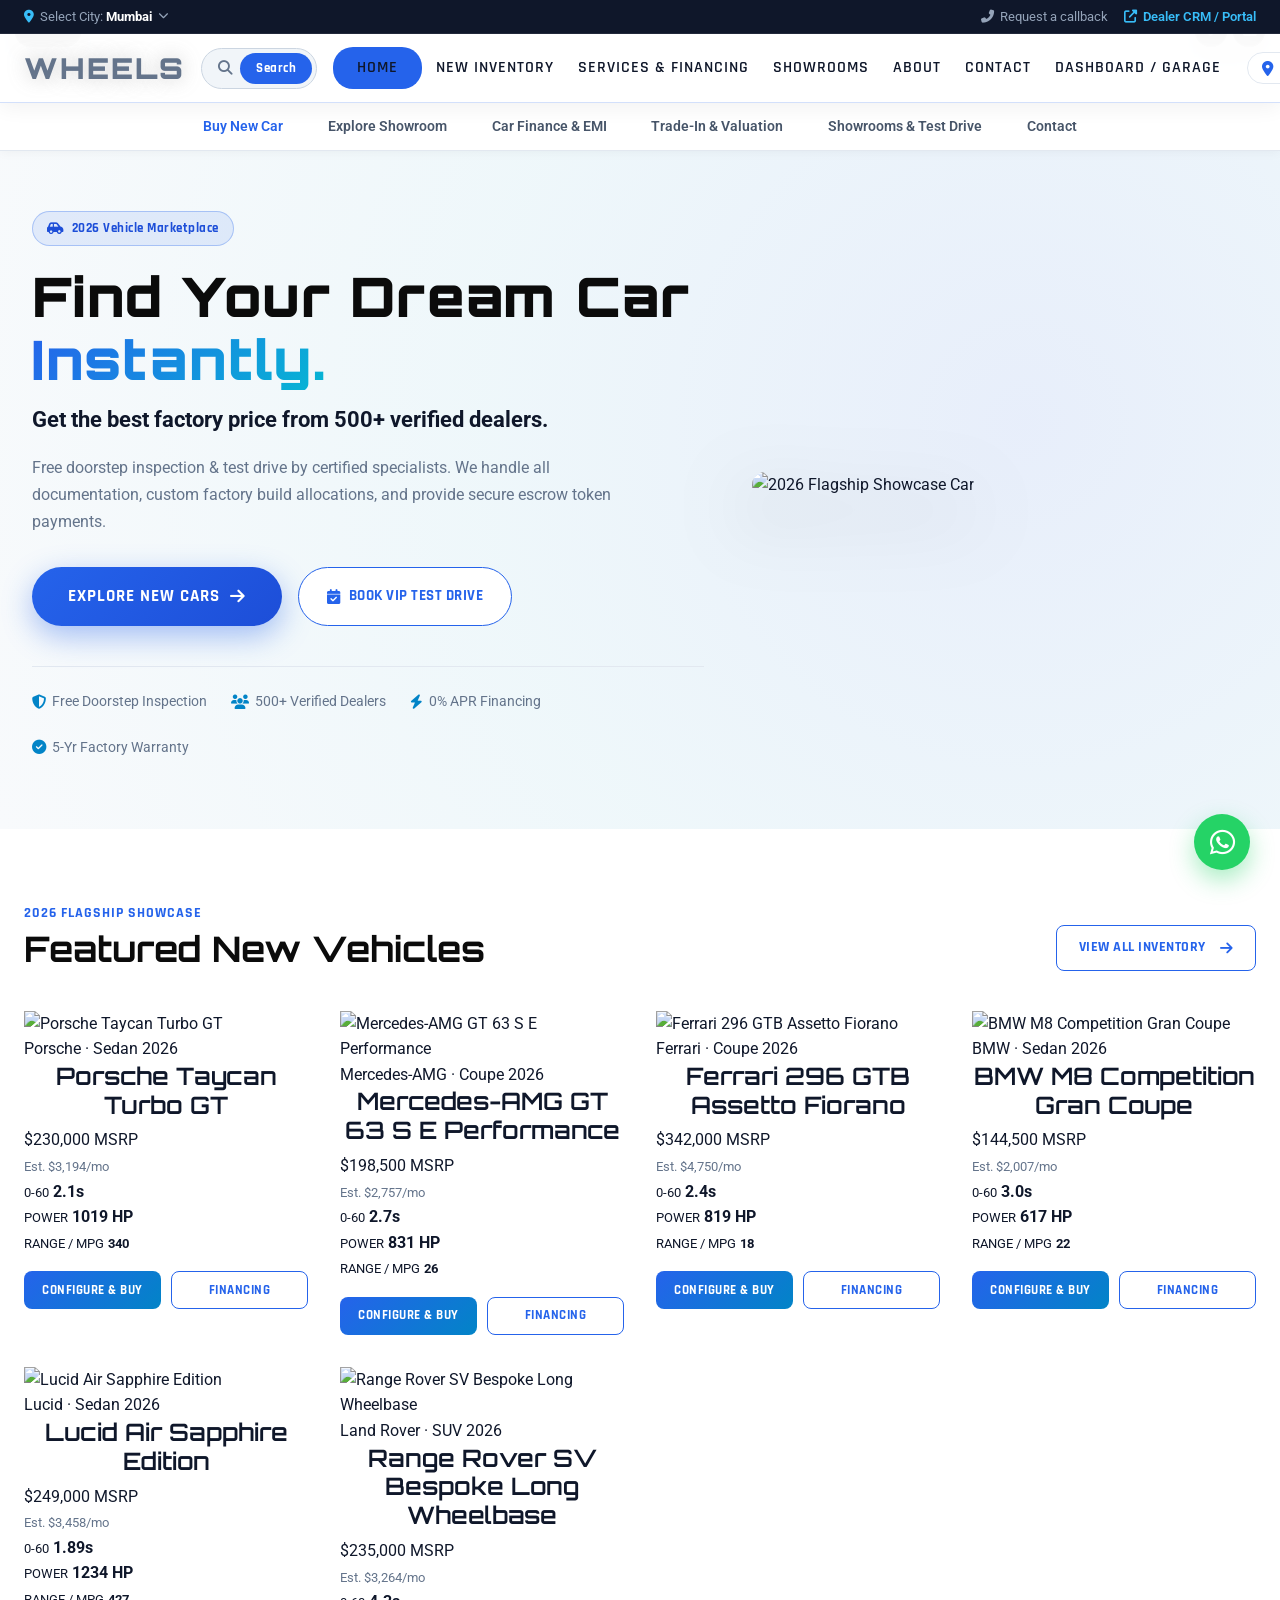
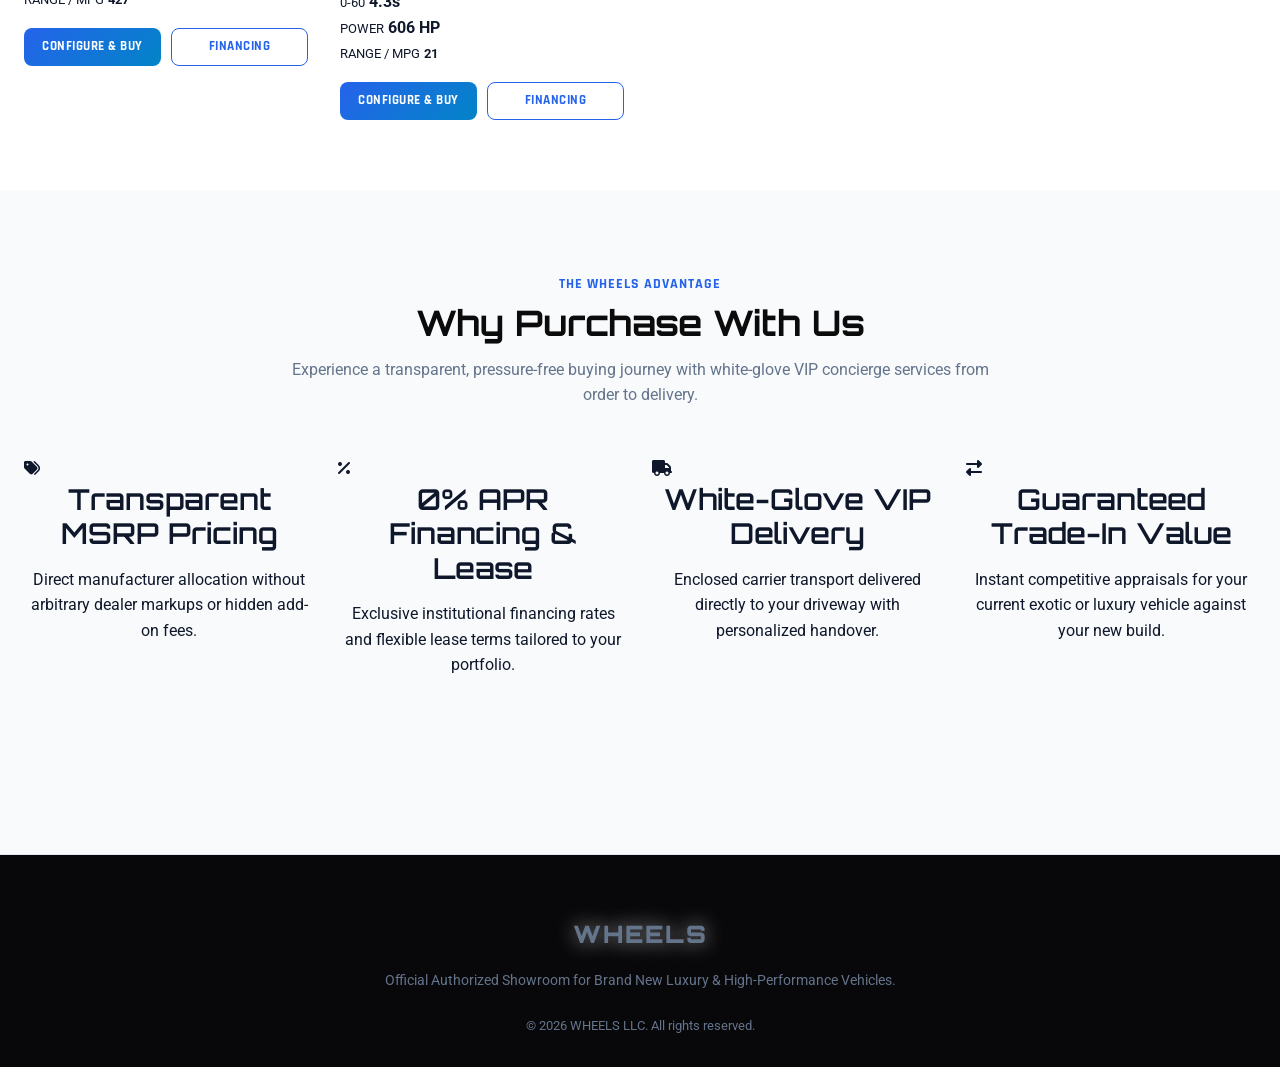
==== commit fb8af21d: ";" ====
--- a/index.html
+++ b/index.html
@@ -47,6 +47,16 @@
             </div>
 
             <!-- Right Nav Icons / Auth -->
+            <ul class="nav-menu">
+                <li><a href="index.html" class="active">Home</a></li>
+                <li><a href="fleet.html">New Inventory</a></li>
+                <li><a href="services.html">Services & Financing</a></li>
+                <li><a href="locations.html">Showrooms</a></li>
+                <li><a href="about.html">About</a></li>
+                <li><a href="contact.html">Contact</a></li>
+                <li><a href="dashboard.html">Dashboard / Garage</a></li>
+            </ul>
+
             <div class="nav-icons">
                 <!-- Dynamically Injected via auth.js / main.js -->
             </div>
@@ -137,7 +147,7 @@
             </div>
 
             <!-- Cars Cards Grid -->
-            <div class="grid grid-3" id="home-featured-grid" style="display: grid; grid-template-columns: repeat(auto-fit, minmax(320px, 1fr)); gap: 2rem;">
+            <div class="grid grid-3" id="home-featured-grid" style="display: grid; grid-template-columns: repeat(auto-fit, minmax(min(100%, 280px), 1fr)); gap: 2rem;">
                 <!-- Injected via car-db.js -->
             </div>
         </div>
--- a/css/style.css
+++ b/css/style.css
@@ -59,10 +59,17 @@
 }
 
 /* ===== RESET & BASE STYLES ===== */
-* {
+*, *::before, *::after {
   margin: 0;
   padding: 0;
   box-sizing: border-box;
+}
+
+html, body {
+  width: 100%;
+  max-width: 100%;
+  overflow-x: hidden;
+  position: relative;
 }
 
 html {
@@ -79,8 +86,21 @@
   color: var(--text);
   background-color: var(--primary);
   line-height: 1.6;
-  overflow-x: hidden;
-  padding-top: 0; /* Navbar is fixed, no padding needed */
+  padding-top: 0;
+}
+
+.container {
+  width: 100%;
+  max-width: 1350px;
+  margin: 0 auto;
+  padding: 0 1.5rem;
+  box-sizing: border-box;
+}
+
+@media (max-width: 480px) {
+  .container {
+    padding: 0 1rem;
+  }
 }
 
 /* ===== CARBON FIBER TEXTURE ===== */
@@ -97,19 +117,19 @@
   font-weight: 700;
   line-height: 1.2;
   margin-bottom: 1rem;
-  text-align: center; /* Center all headings */
-}
-
-h1 { font-size: 3.5rem; font-weight: 900; text-align: center; }
-h2 { font-size: 2.5rem; font-weight: 700; text-align: center; }
-h3 { font-size: 1.8rem; font-weight: 600; text-align: center; }
-h4 { font-size: 1.4rem; font-weight: 500; text-align: center; }
+  text-align: center;
+}
+
+h1 { font-size: clamp(2rem, 5vw, 3.5rem); font-weight: 900; text-align: center; }
+h2 { font-size: clamp(1.6rem, 4vw, 2.5rem); font-weight: 700; text-align: center; }
+h3 { font-size: clamp(1.3rem, 3vw, 1.8rem); font-weight: 600; text-align: center; }
+h4 { font-size: 1.2rem; font-weight: 500; text-align: center; }
 
 p {
   font-family: var(--font-body);
   font-size: 1rem;
   margin-bottom: 1rem;
-  text-align: center; /* Center all paragraphs */
+  text-align: center;
 }
 
 /* ===== TOP UTILITY BAR ===== */
@@ -121,6 +141,7 @@
   color: var(--accent);
   position: relative;
   z-index: 1001;
+  width: 100%;
 }
 
 body.light-theme .top-utility-bar {
@@ -131,16 +152,20 @@
 .utility-container {
   max-width: 1400px;
   margin: 0 auto;
-  padding: 0 2rem;
+  padding: 0 1.5rem;
   display: flex;
   justify-content: space-between;
   align-items: center;
+  flex-wrap: wrap;
+  gap: 0.6rem;
+  width: 100%;
 }
 
 .utility-left, .utility-right {
   display: flex;
   align-items: center;
-  gap: 1.2rem;
+  gap: 1rem;
+  flex-wrap: wrap;
 }
 
 .utility-link {
@@ -151,6 +176,7 @@
   gap: 6px;
   transition: color 0.2s;
   cursor: pointer;
+  white-space: nowrap;
 }
 
 .utility-link:hover {
@@ -160,6 +186,22 @@
 .utility-link.highlight {
   color: #38bdf8;
   font-weight: 600;
+}
+
+@media (max-width: 600px) {
+  .top-utility-bar {
+    padding: 4px 0;
+    font-size: 0.75rem;
+  }
+  .utility-container {
+    padding: 0 0.8rem;
+    justify-content: center;
+    gap: 0.4rem 0.8rem;
+  }
+  .utility-left, .utility-right {
+    gap: 0.6rem;
+    justify-content: center;
+  }
 }
 
 /* ===== NAVBAR ===== */
@@ -170,7 +212,7 @@
   background: rgba(11, 15, 25, 0.95);
   backdrop-filter: blur(20px);
   -webkit-backdrop-filter: blur(20px);
-  padding: 0.8rem 0;
+  padding: 0.7rem 0;
   z-index: 1000;
   border-bottom: 1px solid rgba(37, 99, 235, 0.25);
   box-shadow: 0 4px 25px rgba(0, 0, 0, 0.5);
@@ -186,13 +228,20 @@
 .navbar-container {
   max-width: 1400px;
   margin: 0 auto;
-  padding: 0 2rem;
+  padding: 0 1.5rem;
   display: flex;
   justify-content: space-between;
   align-items: center;
-  gap: 1.5rem;
+  gap: 1rem;
   width: 100%;
   box-sizing: border-box;
+}
+
+@media (max-width: 480px) {
+  .navbar-container {
+    padding: 0 0.8rem;
+    gap: 0.5rem;
+  }
 }
 
 /* Header Center Search */
@@ -203,7 +252,7 @@
   border: 1.5px solid var(--extra);
   border-radius: 30px;
   padding: 4px 4px 4px 16px;
-  max-width: 480px;
+  max-width: 440px;
   width: 100%;
   transition: all 0.3s ease;
 }
@@ -237,14 +286,15 @@
   background: var(--secondary);
   color: #ffffff;
   border: none;
-  padding: 8px 18px;
+  padding: 7px 16px;
   border-radius: 20px;
-  font-size: 0.85rem;
+  font-size: 0.82rem;
   font-weight: 700;
   font-family: var(--font-accent);
   letter-spacing: 0.5px;
   cursor: pointer;
   transition: all 0.2s ease;
+  white-space: nowrap;
 }
 
 .nav-search-btn:hover {
@@ -252,38 +302,55 @@
   transform: scale(1.02);
 }
 
-/* Sub-Navbar Bar */
+/* Sub-Navbar Bar - Sticky to viewport right below navbar */
 .subnav-bar {
-  background: rgba(15, 23, 42, 0.85);
-  border-bottom: 1px solid rgba(255, 255, 255, 0.05);
-  padding: 8px 0;
+  position: sticky;
+  top: 56px;
+  z-index: 998;
+  background: rgba(11, 15, 25, 0.96);
+  backdrop-filter: blur(15px);
+  -webkit-backdrop-filter: blur(15px);
+  border-bottom: 1px solid rgba(255, 255, 255, 0.08);
+  padding: 8px 1rem;
   display: flex;
   justify-content: center;
+  width: 100%;
+  overflow-x: auto;
+  -webkit-overflow-scrolling: touch;
+  scrollbar-width: none;
+}
+
+.subnav-bar::-webkit-scrollbar {
+  display: none;
 }
 
 body.light-theme .subnav-bar {
-  background: #ffffff;
+  background: rgba(255, 255, 255, 0.96);
   border-bottom: 1px solid #e2e8f0;
+  box-shadow: 0 2px 10px rgba(0, 0, 0, 0.04);
 }
 
 .subnav-links {
   display: flex;
   list-style: none;
-  gap: 2rem;
+  gap: 1.8rem;
   margin: 0;
   padding: 0;
-  flex-wrap: wrap;
+  flex-wrap: nowrap;
   justify-content: center;
+  white-space: nowrap;
 }
 
 .subnav-links li a {
   color: var(--accent);
   text-decoration: none;
-  font-size: 0.9rem;
+  font-size: 0.88rem;
   font-weight: 600;
   font-family: var(--font-body);
   transition: all 0.2s ease;
   padding: 4px 8px;
+  display: inline-block;
+  white-space: nowrap;
 }
 
 .subnav-links li a:hover, .subnav-links li a.active {
@@ -296,6 +363,17 @@
 
 body.light-theme .subnav-links li a:hover, body.light-theme .subnav-links li a.active {
   color: var(--secondary);
+}
+
+@media (max-width: 992px) {
+  .subnav-bar {
+    justify-content: flex-start;
+    padding: 6px 0.8rem;
+  }
+  .subnav-links {
+    justify-content: flex-start;
+    gap: 1rem;
+  }
 }
 
 /* ===================================================
@@ -494,7 +572,7 @@
     text-align: center;
   }
   .hero-headline-main {
-    font-size: 2.5rem;
+    font-size: 2.3rem;
     text-align: center;
   }
   .hero-sub-title, .hero-desc-para {
@@ -505,7 +583,7 @@
   .hero-checklist-row {
     justify-content: center;
   }
-  .nav-center-search, .subnav-bar {
+  .nav-center-search {
     display: none;
   }
 }
@@ -703,23 +781,41 @@
 
 .mobile-menu-toggle {
   display: none;
-  background: none;
-  border: none;
+  background: rgba(255, 255, 255, 0.08);
+  border: 1px solid var(--extra);
   color: var(--text);
-  font-size: 1.8rem;
+  font-size: 1.3rem;
   cursor: pointer;
-  flex-shrink: 0; /* Prevent toggle from shrinking */
-  padding: 0.5rem;
-  align-self: center;
+  flex-shrink: 0;
+  padding: 0;
+  width: 38px;
+  height: 38px;
+  border-radius: 8px;
+  align-items: center;
+  justify-content: center;
+  transition: all 0.2s ease;
+}
+
+body.light-theme .mobile-menu-toggle {
+  background: #f1f5f9;
+  border: 1px solid #cbd5e1;
+  color: #0f172a;
+}
+
+.mobile-menu-toggle:hover {
+  border-color: var(--secondary);
+  color: var(--secondary);
 }
 
 /* ===== BUTTONS ===== */
 .btn {
-  display: inline-block;
-  padding: 14px 40px;
+  display: inline-flex;
+  align-items: center;
+  justify-content: center;
+  padding: 12px 28px;
   font-family: var(--font-accent);
   font-weight: 700;
-  font-size: 1rem;
+  font-size: 0.95rem;
   text-transform: uppercase;
   text-decoration: none;
   border: none;
@@ -727,10 +823,12 @@
   transition: all 0.3s ease;
   position: relative;
   overflow: hidden;
-  clip-path: polygon(10% 0%, 100% 0%, 90% 100%, 0% 100%);
+  border-radius: 8px;
   background: linear-gradient(135deg, var(--secondary) 0%, var(--highlight) 100%);
-  color: var(--text);
-  letter-spacing: 1px;
+  color: #ffffff;
+  letter-spacing: 0.5px;
+  text-align: center;
+  gap: 8px;
 }
 
 .btn::before {
@@ -749,47 +847,60 @@
 }
 
 .btn:hover {
-  background: var(--accent);
-  color: var(--primary);
-  box-shadow: 0 0 30px rgba(192, 192, 192, 0.8);
-  transform: translateY(-3px) scale(1.05);
-  letter-spacing: 2px;
+  background: linear-gradient(135deg, #1d4ed8 0%, #0284c7 100%);
+  color: #ffffff;
+  box-shadow: 0 6px 20px rgba(37, 99, 235, 0.4);
+  transform: translateY(-2px);
 }
 
 .btn-secondary {
   background: transparent;
-  border: 2px solid var(--secondary);
+  border: 1.5px solid var(--secondary);
+  color: var(--secondary);
+}
+
+body.light-theme .btn-secondary {
+  background: #ffffff;
+  border: 1.5px solid var(--secondary);
   color: var(--secondary);
 }
 
 .btn-secondary:hover {
   background: var(--secondary);
-  color: var(--text);
-  transform: translateY(-3px) scale(1.05);
-  box-shadow: 0 5px 20px rgba(220, 20, 60, 0.6);
-  letter-spacing: 2px;
+  color: #ffffff !important;
+  transform: translateY(-2px);
+  box-shadow: 0 6px 20px rgba(37, 99, 235, 0.3);
 }
 
 /* Ensure btn-secondary hover overrides btn hover for buttons with both classes */
 .btn.btn-secondary:hover {
   background: var(--secondary) !important;
-  color: var(--text) !important;
+  color: #ffffff !important;
 }
 
 /* ===== CARDS ===== */
 .card {
-  background-color: var(--primary);
-  border-top: 4px solid var(--secondary);
+  background-color: var(--subtle);
   border: 1px solid var(--extra);
+  border-radius: 14px;
   padding: 2rem;
+  box-shadow: 0 10px 30px rgba(0, 0, 0, 0.3);
   transition: all 0.3s ease;
   position: relative;
-  clip-path: polygon(5% 0%, 100% 0%, 95% 100%, 0% 100%);
-  height: 100%;
   display: flex;
   flex-direction: column;
-  text-align: center; /* Center all text in cards */
-  align-items: center; /* Center card content */
+}
+
+body.light-theme .card {
+  background-color: #ffffff;
+  border: 1px solid #e2e8f0;
+  box-shadow: 0 4px 20px rgba(0, 0, 0, 0.05);
+}
+
+.card:hover {
+  transform: translateY(-5px);
+  border-color: var(--secondary);
+  box-shadow: 0 15px 35px rgba(37, 99, 235, 0.2);
 }
 
 /* Service card button alignment */
@@ -2432,14 +2543,37 @@
 .car-card-actions {
     display: grid;
     grid-template-columns: 1fr 1fr;
-    gap: 0.5rem;
+    gap: 0.6rem;
     margin-top: 1rem;
-}
-
-.car-card-actions .btn {
-    padding: 8px 12px;
-    font-size: 0.85rem;
-    text-align: center;
+    align-items: stretch;
+    width: 100%;
+}
+
+.car-card-actions .btn,
+.car-card-actions .btn-secondary,
+.car-card-actions a.btn,
+.car-card-actions button.btn {
+    clip-path: none !important;
+    border-radius: 8px !important;
+    display: flex !important;
+    align-items: center !important;
+    justify-content: center !important;
+    text-align: center !important;
+    padding: 8px 10px !important;
+    font-size: 0.8rem !important;
+    font-weight: 700 !important;
+    font-family: var(--font-accent) !important;
+    letter-spacing: 0.5px !important;
+    height: 38px !important;
+    min-height: 38px !important;
+    line-height: 1.2 !important;
+    box-sizing: border-box !important;
+    width: 100% !important;
+    margin: 0 !important;
+    text-transform: uppercase !important;
+    white-space: nowrap !important;
+    cursor: pointer;
+    text-decoration: none;
 }
 
 .card-top-badges {
@@ -2868,4 +3002,157 @@
     }
 }
 
-
+/* ===== CONTACT PAGE SOCIAL & MAP STYLES ===== */
+.contact-social-section {
+    margin-top: 1.5rem;
+    padding-top: 1.2rem;
+    border-top: 1px solid var(--extra);
+}
+
+.contact-social-section h4 {
+    font-size: 0.95rem;
+    text-align: left;
+    margin-bottom: 0.8rem;
+    color: var(--text);
+    font-family: var(--font-accent);
+    text-transform: uppercase;
+    letter-spacing: 0.5px;
+}
+
+.contact-social-grid {
+    display: flex;
+    gap: 0.8rem;
+    flex-wrap: wrap;
+}
+
+.social-link-btn {
+    width: 44px;
+    height: 44px;
+    border-radius: 50%;
+    background: var(--subtle);
+    border: 1px solid var(--extra);
+    color: var(--accent);
+    display: flex;
+    align-items: center;
+    justify-content: center;
+    font-size: 1.15rem;
+    text-decoration: none;
+    transition: all 0.3s ease;
+}
+
+body.light-theme .social-link-btn {
+    background: #ffffff;
+    border: 1px solid #cbd5e1;
+    color: #475569;
+}
+
+.social-link-btn:hover {
+    color: #ffffff;
+    transform: translateY(-3px) scale(1.1);
+}
+
+.social-link-btn.instagram:hover { background: #E1306C; border-color: #E1306C; box-shadow: 0 6px 15px rgba(225, 48, 108, 0.4); }
+.social-link-btn.facebook:hover { background: #1877F2; border-color: #1877F2; box-shadow: 0 6px 15px rgba(24, 119, 242, 0.4); }
+.social-link-btn.twitter:hover { background: #000000; border-color: #333333; box-shadow: 0 6px 15px rgba(0, 0, 0, 0.4); }
+.social-link-btn.youtube:hover { background: #FF0000; border-color: #FF0000; box-shadow: 0 6px 15px rgba(255, 0, 0, 0.4); }
+.social-link-btn.linkedin:hover { background: #0A66C2; border-color: #0A66C2; box-shadow: 0 6px 15px rgba(10, 102, 194, 0.4); }
+.social-link-btn.whatsapp:hover { background: #25D366; border-color: #25D366; box-shadow: 0 6px 15px rgba(37, 211, 102, 0.4); }
+
+.map-embed-wrapper {
+    background: var(--subtle);
+    border: 1px solid var(--extra);
+    border-radius: 16px;
+    overflow: hidden;
+    box-shadow: 0 15px 40px rgba(0,0,0,0.4);
+    margin-top: 1rem;
+    width: 100%;
+}
+
+body.light-theme .map-embed-wrapper {
+    background: #ffffff;
+    border: 1px solid #e2e8f0;
+    box-shadow: 0 4px 20px rgba(0,0,0,0.06);
+}
+
+.map-embed-header {
+    padding: 1.2rem 1.5rem;
+    border-bottom: 1px solid var(--extra);
+    display: flex;
+    justify-content: space-between;
+    align-items: center;
+    flex-wrap: wrap;
+    gap: 0.8rem;
+}
+
+body.light-theme .map-embed-header {
+    border-bottom: 1px solid #e2e8f0;
+}
+
+.map-embed-header h3 {
+    margin: 0;
+    font-size: 1.15rem;
+    text-align: left;
+}
+
+.map-embed-frame {
+    width: 100%;
+    height: 380px;
+    border: 0;
+    display: block;
+}
+
+/* ===== ABOUT PAGE STATS CONTRAST FIX (Requirement 5) ===== */
+.stat-card-label {
+    font-family: var(--font-accent);
+    color: var(--text);
+    text-transform: uppercase;
+    font-weight: 700;
+    font-size: 0.95rem;
+    letter-spacing: 0.5px;
+}
+
+body.light-theme .stat-card-label {
+    color: #0f172a !important;
+}
+
+body.light-theme .stat-card {
+    background: #ffffff;
+    border: 1px solid #e2e8f0;
+    box-shadow: 0 4px 15px rgba(0,0,0,0.04);
+}
+
+body.light-theme .stat-number {
+    color: var(--secondary);
+}
+
+/* ===== DASHBOARD ENHANCEMENTS ===== */
+.admin-sidebar-mobile-toggle {
+    display: none;
+    background: var(--subtle);
+    border: 1px solid var(--extra);
+    padding: 10px 16px;
+    border-radius: 8px;
+    color: var(--text);
+    font-family: var(--font-accent);
+    font-weight: 700;
+    font-size: 0.9rem;
+    cursor: pointer;
+    margin-bottom: 1.5rem;
+    align-items: center;
+    gap: 0.6rem;
+    width: 100%;
+    justify-content: center;
+}
+
+@media (max-width: 992px) {
+    .admin-sidebar-mobile-toggle {
+        display: flex;
+    }
+    .admin-sidebar.collapsed .sidebar-menu,
+    .admin-sidebar.collapsed .sidebar-user-card {
+        display: none;
+    }
+}
+
+
+
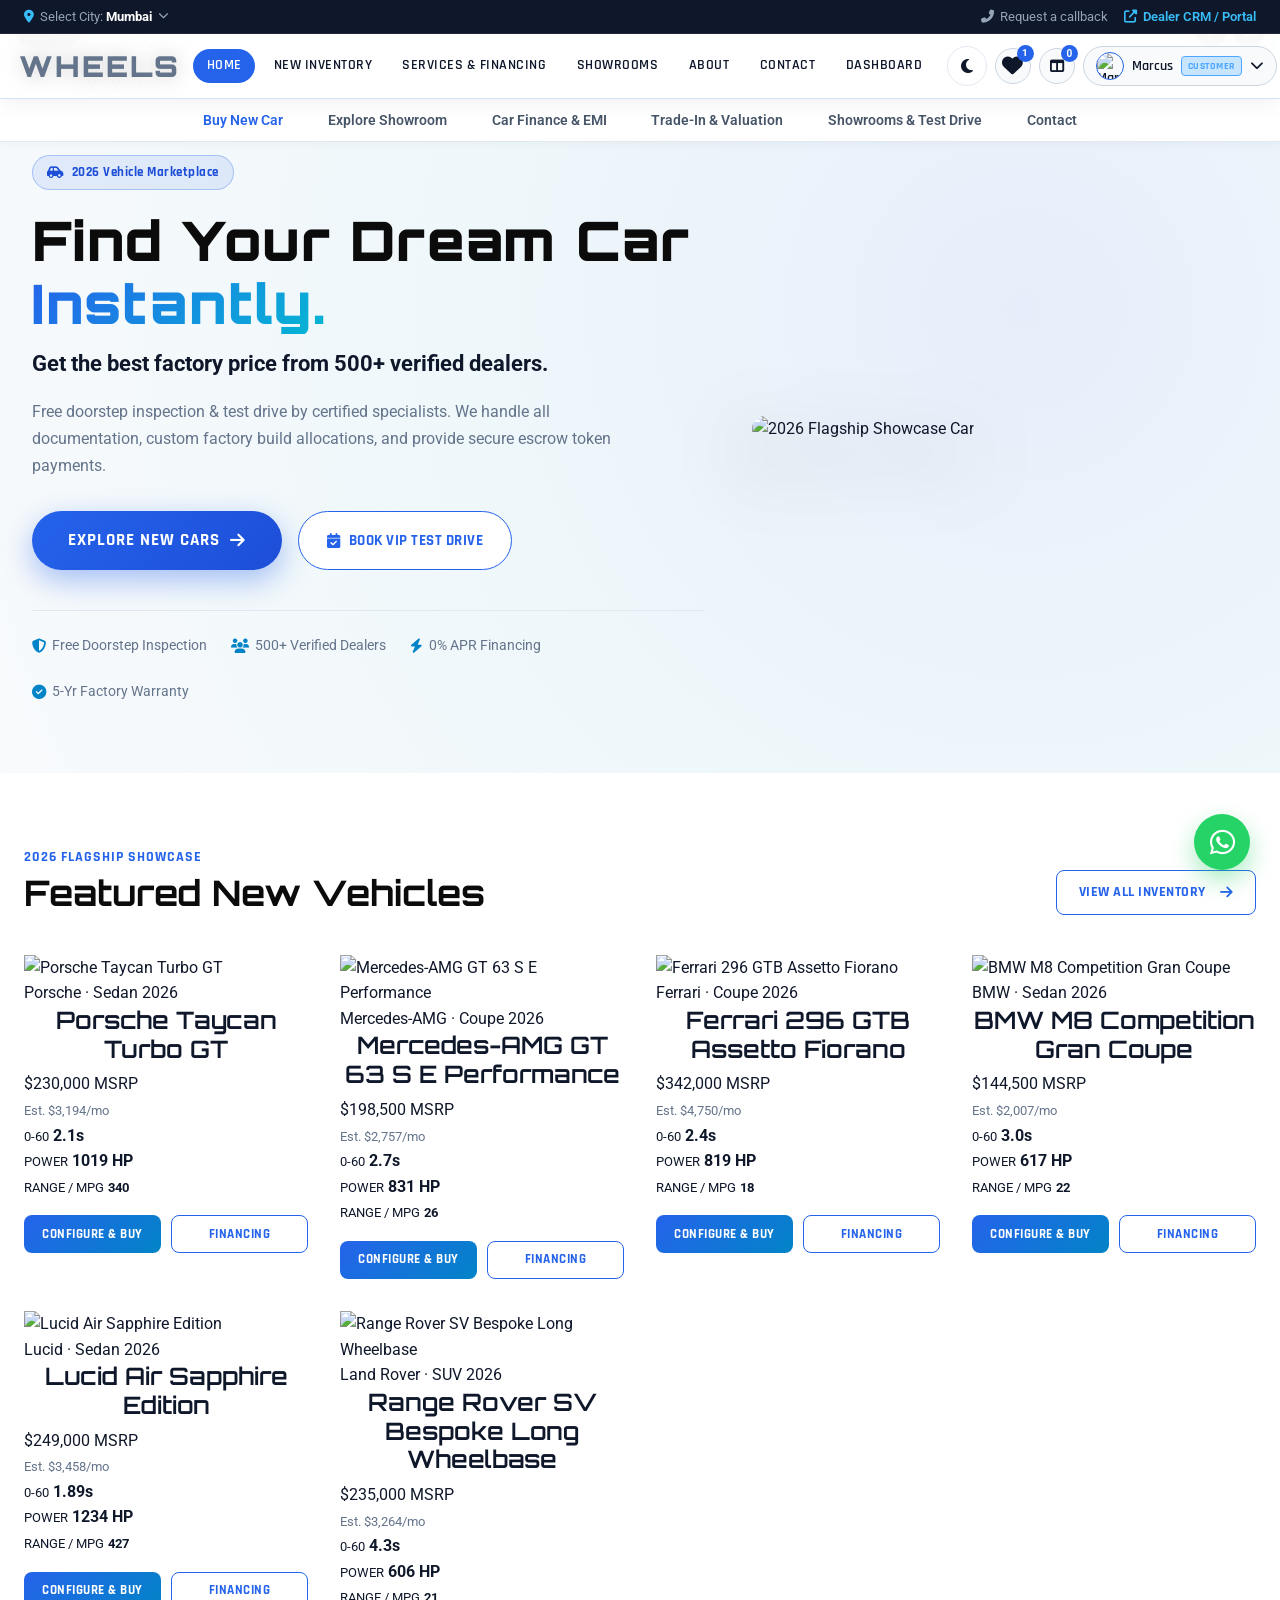
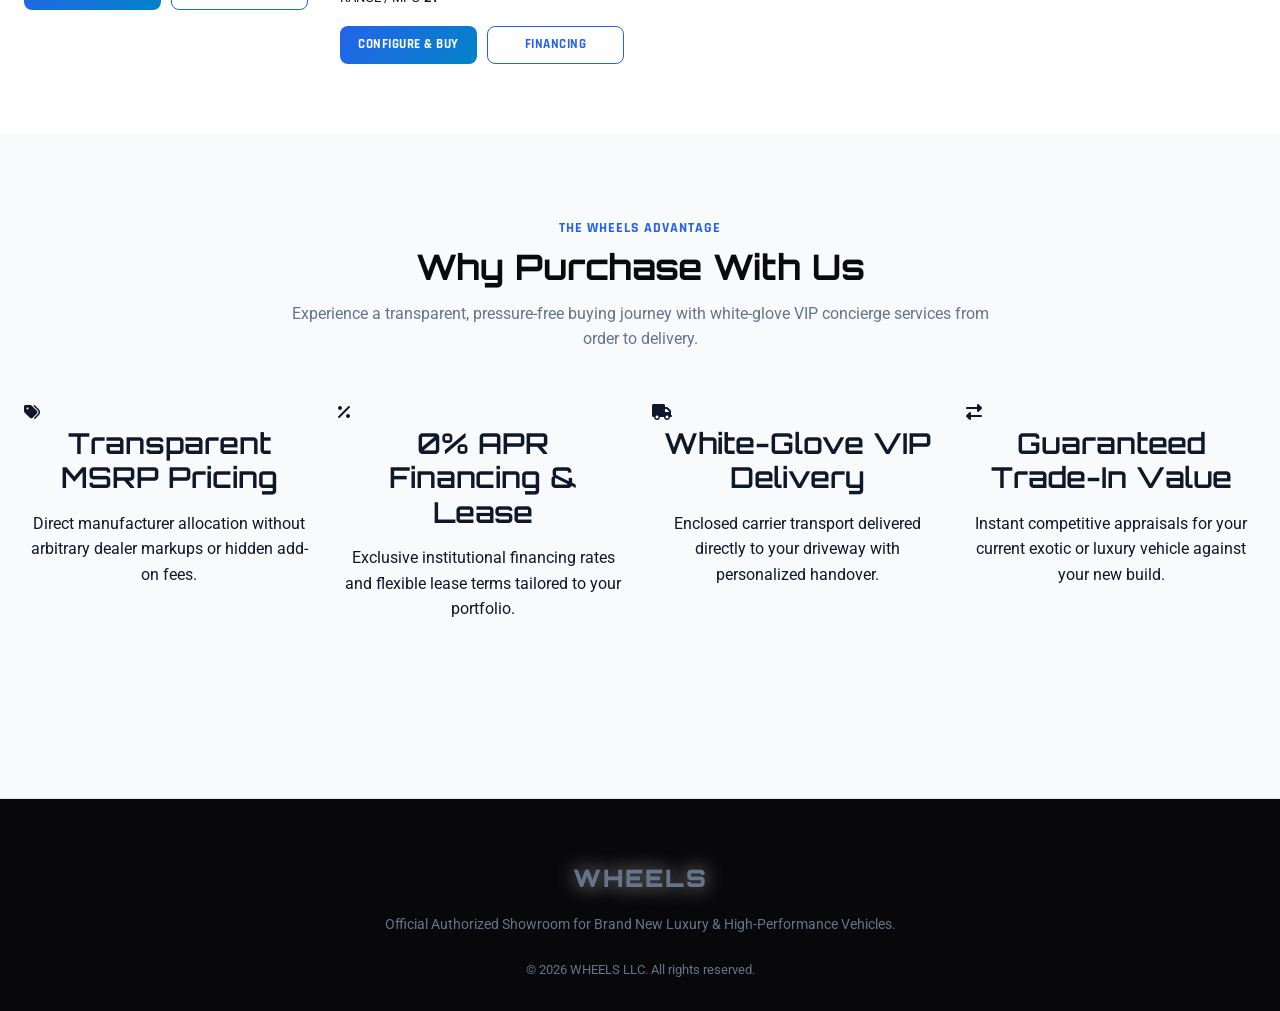
==== commit 2f17d88e: "Fix navbar fixed positioning, icons visibility, dashboard contrast, theme toggle, and navigation upd" ====
--- a/index.html
+++ b/index.html
@@ -12,70 +12,66 @@
 </head>
 
 <body>
-    <!-- TOP UTILITY BAR -->
-    <div class="top-utility-bar">
-        <div class="utility-container">
-            <div class="utility-left">
-                <a href="javascript:void(0)" class="utility-link trigger-city-modal" title="Change Location">
-                    <i class="fas fa-map-marker-alt" style="color: #38bdf8;"></i>
-                    <span>Select City: <strong id="topbar-city" style="color: #ffffff;">Mumbai</strong></span>
-                    <i class="fas fa-chevron-down" style="font-size: 0.65rem;"></i>
-                </a>
-            </div>
-            <div class="utility-right">
-                <a href="contact.html" class="utility-link">
-                    <i class="fas fa-phone-alt"></i> Request a callback
-                </a>
-                <a href="dashboard.html" class="utility-link highlight">
-                    <i class="fas fa-external-link-alt"></i> Dealer CRM / Portal
-                </a>
-            </div>
-        </div>
-    </div>
-
-    <!-- MAIN NAVBAR -->
-    <nav class="navbar">
-        <div class="navbar-container">
-            <!-- Brand Logo -->
-            <a href="index.html" class="logo">WHEELS</a>
-
-            <!-- Center Search Bar -->
-            <div class="nav-center-search">
-                <i class="fas fa-search" style="color: var(--accent); font-size: 0.9rem;"></i>
-                <input type="text" id="top-nav-search-input" placeholder="Search cars by brand, model, price...">
-                <button type="button" class="nav-search-btn" id="top-nav-search-btn">Search</button>
-            </div>
-
-            <!-- Right Nav Icons / Auth -->
-            <ul class="nav-menu">
-                <li><a href="index.html" class="active">Home</a></li>
-                <li><a href="fleet.html">New Inventory</a></li>
-                <li><a href="services.html">Services & Financing</a></li>
-                <li><a href="locations.html">Showrooms</a></li>
-                <li><a href="about.html">About</a></li>
+    <!-- HEADER (STICKY TO VIEWPORT) -->
+    <header class="site-header">
+        <!-- TOP UTILITY BAR -->
+        <div class="top-utility-bar">
+            <div class="utility-container">
+                <div class="utility-left">
+                    <a href="javascript:void(0)" class="utility-link trigger-city-modal" title="Change Location">
+                        <i class="fas fa-map-marker-alt" style="color: #38bdf8;"></i>
+                        <span>Select City: <strong id="topbar-city" style="color: #ffffff;">Mumbai</strong></span>
+                        <i class="fas fa-chevron-down" style="font-size: 0.65rem;"></i>
+                    </a>
+                </div>
+                <div class="utility-right">
+                    <a href="contact.html" class="utility-link">
+                        <i class="fas fa-phone-alt"></i> Request a callback
+                    </a>
+                    <a href="dashboard.html" class="utility-link highlight">
+                        <i class="fas fa-external-link-alt"></i> Dealer CRM / Portal
+                    </a>
+                </div>
+            </div>
+        </div>
+
+        <!-- MAIN NAVBAR -->
+        <nav class="navbar">
+            <div class="navbar-container">
+                <!-- Brand Logo -->
+                <a href="index.html" class="logo">WHEELS</a>
+
+                <!-- Right Nav Icons / Auth -->
+                <ul class="nav-menu">
+                    <li><a href="index.html" class="active">Home</a></li>
+                    <li><a href="fleet.html">New Inventory</a></li>
+                    <li><a href="services.html">Services & Financing</a></li>
+                    <li><a href="locations.html">Showrooms</a></li>
+                    <li><a href="about.html">About</a></li>
+                    <li><a href="contact.html">Contact</a></li>
+                    <li><a href="dashboard.html">Dashboard</a></li>
+                </ul>
+
+                <div class="nav-icons">
+                    <!-- Dynamically Injected via auth.js / main.js -->
+                </div>
+
+                <button class="mobile-menu-toggle" aria-label="Toggle Menu">☰</button>
+            </div>
+        </nav>
+
+        <!-- SUB-NAVBAR LINKS BAR -->
+        <div class="subnav-bar">
+            <ul class="subnav-links">
+                <li><a href="fleet.html" class="active">Buy New Car</a></li>
+                <li><a href="fleet.html">Explore Showroom</a></li>
+                <li><a href="car-details.html?id=car-taycan-gt-2026#finance-section">Car Finance & EMI</a></li>
+                <li><a href="services.html">Trade-In & Valuation</a></li>
+                <li><a href="locations.html">Showrooms & Test Drive</a></li>
                 <li><a href="contact.html">Contact</a></li>
-                <li><a href="dashboard.html">Dashboard / Garage</a></li>
             </ul>
-
-            <div class="nav-icons">
-                <!-- Dynamically Injected via auth.js / main.js -->
-            </div>
-
-            <button class="mobile-menu-toggle" aria-label="Toggle Menu">☰</button>
-        </div>
-    </nav>
-
-    <!-- SUB-NAVBAR LINKS BAR -->
-    <div class="subnav-bar">
-        <ul class="subnav-links">
-            <li><a href="fleet.html" class="active">Buy New Car</a></li>
-            <li><a href="fleet.html">Explore Showroom</a></li>
-            <li><a href="car-details.html?id=car-taycan-gt-2026#finance-section">Car Finance & EMI</a></li>
-            <li><a href="services.html">Trade-In & Valuation</a></li>
-            <li><a href="locations.html">Showrooms & Test Drive</a></li>
-            <li><a href="contact.html">Contact</a></li>
-        </ul>
-    </div>
+        </div>
+    </header>
 
     <!-- SPLIT HERO SECTION -->
     <section class="hero-split-section">
--- a/css/style.css
+++ b/css/style.css
@@ -204,15 +204,24 @@
   }
 }
 
+/* ===== SITE HEADER / FIXED NAVBAR WRAPPER ===== */
+.site-header {
+  position: fixed;
+  top: 0;
+  left: 0;
+  right: 0;
+  width: 100%;
+  z-index: 1000;
+}
+
 /* ===== NAVBAR ===== */
 .navbar {
-  position: sticky;
-  top: 0;
+  position: relative;
   width: 100%;
   background: rgba(11, 15, 25, 0.95);
   backdrop-filter: blur(20px);
   -webkit-backdrop-filter: blur(20px);
-  padding: 0.7rem 0;
+  padding: 0.55rem 0;
   z-index: 1000;
   border-bottom: 1px solid rgba(37, 99, 235, 0.25);
   box-shadow: 0 4px 25px rgba(0, 0, 0, 0.5);
@@ -226,21 +235,21 @@
 }
 
 .navbar-container {
-  max-width: 1400px;
+  max-width: 1440px;
   margin: 0 auto;
-  padding: 0 1.5rem;
+  padding: 0 1.2rem;
   display: flex;
   justify-content: space-between;
   align-items: center;
-  gap: 1rem;
+  gap: 0.8rem;
   width: 100%;
   box-sizing: border-box;
 }
 
 @media (max-width: 480px) {
   .navbar-container {
-    padding: 0 0.8rem;
-    gap: 0.5rem;
+    padding: 0 0.5rem;
+    gap: 0.35rem;
   }
 }
 
@@ -251,9 +260,10 @@
   background: rgba(255, 255, 255, 0.06);
   border: 1.5px solid var(--extra);
   border-radius: 30px;
-  padding: 4px 4px 4px 16px;
-  max-width: 440px;
-  width: 100%;
+  padding: 3px 3px 3px 12px;
+  max-width: 260px;
+  width: 100%;
+  flex: 0 1 260px;
   transition: all 0.3s ease;
 }
 
@@ -277,18 +287,18 @@
   border: none;
   color: var(--text);
   outline: none;
-  font-size: 0.9rem;
-  width: 100%;
-  padding-left: 8px;
+  font-size: 0.82rem;
+  width: 100%;
+  padding-left: 6px;
 }
 
 .nav-search-btn {
   background: var(--secondary);
   color: #ffffff;
   border: none;
-  padding: 7px 16px;
+  padding: 5px 12px;
   border-radius: 20px;
-  font-size: 0.82rem;
+  font-size: 0.75rem;
   font-weight: 700;
   font-family: var(--font-accent);
   letter-spacing: 0.5px;
@@ -304,14 +314,13 @@
 
 /* Sub-Navbar Bar - Sticky to viewport right below navbar */
 .subnav-bar {
-  position: sticky;
-  top: 56px;
+  position: relative;
   z-index: 998;
   background: rgba(11, 15, 25, 0.96);
   backdrop-filter: blur(15px);
   -webkit-backdrop-filter: blur(15px);
   border-bottom: 1px solid rgba(255, 255, 255, 0.08);
-  padding: 8px 1rem;
+  padding: 6px 1rem;
   display: flex;
   justify-content: center;
   width: 100%;
@@ -380,7 +389,7 @@
    HERO SECTION - SPLIT LAYOUT WITH BLUE / CYBER THEME
    =================================================== */
 .hero-split-section {
-  padding: 60px 0 70px;
+  padding: 155px 0 70px;
   background: radial-gradient(circle at 80% 50%, rgba(37, 99, 235, 0.12) 0%, rgba(6, 182, 212, 0.05) 40%, var(--primary) 75%);
   position: relative;
   overflow: hidden;
@@ -564,6 +573,9 @@
 }
 
 @media (max-width: 992px) {
+  .hero-split-section {
+    padding: 130px 0 50px;
+  }
   .hero-split-container {
     grid-template-columns: 1fr;
     text-align: center;
@@ -611,9 +623,9 @@
 .nav-menu {
   display: flex;
   list-style: none;
-  gap: 0.3rem;
+  gap: 0.4rem;
   align-items: center;
-  flex-shrink: 0; /* Prevent menu from shrinking */
+  flex-shrink: 0;
   margin: 0;
   padding: 0;
 }
@@ -623,20 +635,20 @@
   text-decoration: none;
   font-family: var(--font-accent);
   font-weight: 600;
-  font-size: 1rem;
+  font-size: 0.9rem;
   text-transform: uppercase;
-  letter-spacing: 1px;
-  padding: 0.4rem 0.6rem;
+  letter-spacing: 0.5px;
+  padding: 0.45rem 0.75rem;
   transition: all 0.3s ease;
   position: relative;
-  white-space: nowrap; /* Prevent text wrapping */
-  display: inline-block; /* Ensure proper display */
+  white-space: nowrap;
+  display: inline-block;
 }
 
 .nav-menu li a::after {
   content: '';
   position: absolute;
-  bottom: -5px;
+  bottom: -3px;
   left: 50%;
   transform: translateX(-50%);
   width: 0;
@@ -659,9 +671,9 @@
 
 .nav-menu li a.active {
   background: var(--secondary);
-  color: var(--text); /* White text on red background */
+  color: #ffffff; /* White text on red background */
   border-radius: 20px;
-  padding: 0.5rem 1.5rem;
+  padding: 0.35rem 0.85rem;
 }
 
 /* ===== DROPDOWN MENU ===== */
@@ -1577,24 +1589,29 @@
 @media (max-width: 1024px) {
   /* First section after navbar needs extra top padding on tablet/laptop */
   .section:first-of-type {
-    padding-top: 7rem;
+    padding-top: 5rem;
   }
   
   .nav-menu {
     position: fixed;
-    top: 70px;
+    top: 56px;
     left: -100%;
     width: 100%;
-    height: calc(100vh - 70px);
+    height: calc(100vh - 56px);
     background: var(--primary);
     flex-direction: column;
-    padding: 2rem;
+    padding: 2rem 1.5rem;
     transition: left 0.3s ease;
     border-top: 2px solid var(--secondary);
-    overflow-y: auto; /* Allow scrolling if menu is too long */
-    z-index: 999; /* Ensure menu is below navbar but above content */
-    align-items: flex-start; /* Align menu items to start on mobile */
+    overflow-y: auto;
+    z-index: 999;
+    align-items: flex-start;
     gap: 0.5rem;
+  }
+
+  body.light-theme .nav-menu {
+    background: #ffffff;
+    box-shadow: 0 10px 30px rgba(0, 0, 0, 0.1);
   }
 
   .nav-menu.active {
@@ -1641,30 +1658,14 @@
     justify-content: space-between;
   }
 
-  .nav-icons {
-    display: none; /* Hide nav icons on tablet/mobile - they'll be in hamburger menu */
-  }
-
-  /* Style mobile menu buttons */
-  .mobile-nav-icons {
-    display: flex;
-    flex-direction: column;
-    width: 100%;
-    gap: 1rem;
-    padding-top: 1rem;
-    margin-top: 1rem;
-    border-top: 2px solid var(--secondary);
-  }
-
-  .mobile-nav-icons a {
-    width: 100%;
-    text-align: center;
-    padding: 1rem;
-    margin: 0;
-  }
-
   .mobile-menu-toggle {
-    display: block;
+    display: flex !important;
+    align-items: center;
+    justify-content: center;
+    order: 99;
+    flex-shrink: 0;
+    margin-left: 4px;
+    z-index: 1002;
   }
 
   h1 { font-size: 2.5rem; }
@@ -1830,11 +1831,55 @@
 
 @media (max-width: 480px) {
   .navbar-container {
-    padding: 0 1.5rem;
+    padding: 0 0.5rem;
+    gap: 0.25rem;
+    flex-wrap: nowrap;
   }
 
   .logo {
-    font-size: 1.3rem;
+    font-size: 1.25rem;
+    letter-spacing: 1px;
+    flex-shrink: 0;
+  }
+
+  .nav-icons {
+    gap: 0.3rem;
+    margin-left: auto;
+    flex-shrink: 1;
+  }
+
+  .nav-badge-link,
+  .theme-toggle {
+    width: 32px;
+    height: 32px;
+    font-size: 0.8rem;
+  }
+
+  .nav-user-btn {
+    padding: 3px 6px;
+    gap: 0.3rem;
+  }
+
+  .nav-user-btn .nav-user-name,
+  .nav-user-btn .badge-role,
+  .nav-user-btn i.fa-chevron-down {
+    display: none;
+  }
+
+  .nav-location-pill {
+    padding: 4px 7px;
+    font-size: 0.72rem;
+  }
+
+  .mobile-menu-toggle {
+    display: flex !important;
+    align-items: center;
+    justify-content: center;
+    width: 32px;
+    height: 32px;
+    font-size: 1.1rem;
+    flex-shrink: 0;
+    margin-left: 2px;
   }
 
   .hero-content h1 {
@@ -1842,8 +1887,23 @@
   }
 
   .btn {
-    padding: 12px 30px;
-    font-size: 0.9rem;
+    padding: 10px 22px;
+    font-size: 0.85rem;
+  }
+}
+
+@media (max-width: 370px) {
+  .nav-location-pill {
+    display: none; /* City is in top utility bar, hide pill on <=360px so all icons and hamburger fit with room to spare */
+  }
+
+  .navbar-container {
+    padding: 0 0.35rem;
+    gap: 0.2rem;
+  }
+
+  .nav-icons {
+    gap: 0.25rem;
   }
 }
 
@@ -2108,7 +2168,8 @@
 .nav-icons {
     display: flex;
     align-items: center;
-    gap: 0.8rem;
+    gap: 0.5rem;
+    flex-shrink: 0;
 }
 
 .nav-badge-link {
@@ -2116,58 +2177,73 @@
     background: var(--subtle);
     border: 1px solid var(--extra);
     color: var(--text);
-    width: 40px;
-    height: 40px;
+    width: 36px;
+    height: 36px;
+    border-radius: 50%;
+    display: inline-flex;
+    align-items: center;
+    justify-content: center;
+    font-size: 0.88rem;
+    cursor: pointer;
+    text-decoration: none;
+    transition: all 0.3s ease;
+    flex-shrink: 0;
+}
+
+body.light-theme .nav-badge-link {
+    background: #f8fafc;
+    border-color: #cbd5e1;
+    color: #0f172a;
+}
+
+.nav-badge-link:hover {
+    border-color: var(--secondary);
+    color: var(--secondary);
+    transform: translateY(-2px);
+}
+
+.nav-badge-count {
+    position: absolute;
+    top: -4px;
+    right: -4px;
+    background: var(--secondary);
+    color: #fff;
+    font-size: 0.65rem;
+    font-weight: 700;
+    width: 17px;
+    height: 17px;
     border-radius: 50%;
     display: flex;
     align-items: center;
     justify-content: center;
-    font-size: 1rem;
-    cursor: pointer;
-    text-decoration: none;
-    transition: all 0.3s ease;
-}
-
-.nav-badge-link:hover {
-    border-color: var(--secondary);
-    color: var(--secondary);
-    transform: translateY(-2px);
-}
-
-.nav-badge-count {
-    position: absolute;
-    top: -5px;
-    right: -5px;
-    background: var(--secondary);
-    color: #fff;
-    font-size: 0.7rem;
-    font-weight: 700;
-    width: 18px;
-    height: 18px;
-    border-radius: 50%;
-    display: flex;
-    align-items: center;
-    justify-content: center;
 }
 
 .nav-user-dropdown {
     position: relative;
+    flex-shrink: 0;
 }
 
 .nav-user-btn {
     display: flex;
     align-items: center;
-    gap: 0.6rem;
+    gap: 0.5rem;
     background: var(--subtle);
     border: 1px solid var(--extra);
-    padding: 6px 14px;
+    padding: 5px 12px;
     border-radius: 30px;
     color: var(--text);
     cursor: pointer;
     font-family: var(--font-accent);
-    font-size: 0.9rem;
+    font-size: 0.85rem;
     font-weight: 600;
     transition: all 0.3s ease;
+    flex-shrink: 0;
+}
+
+body.light-theme .nav-user-btn {
+    background: #f8fafc;
+    border-color: #cbd5e1;
+    color: #0f172a;
 }
 
 .nav-user-btn:hover {
